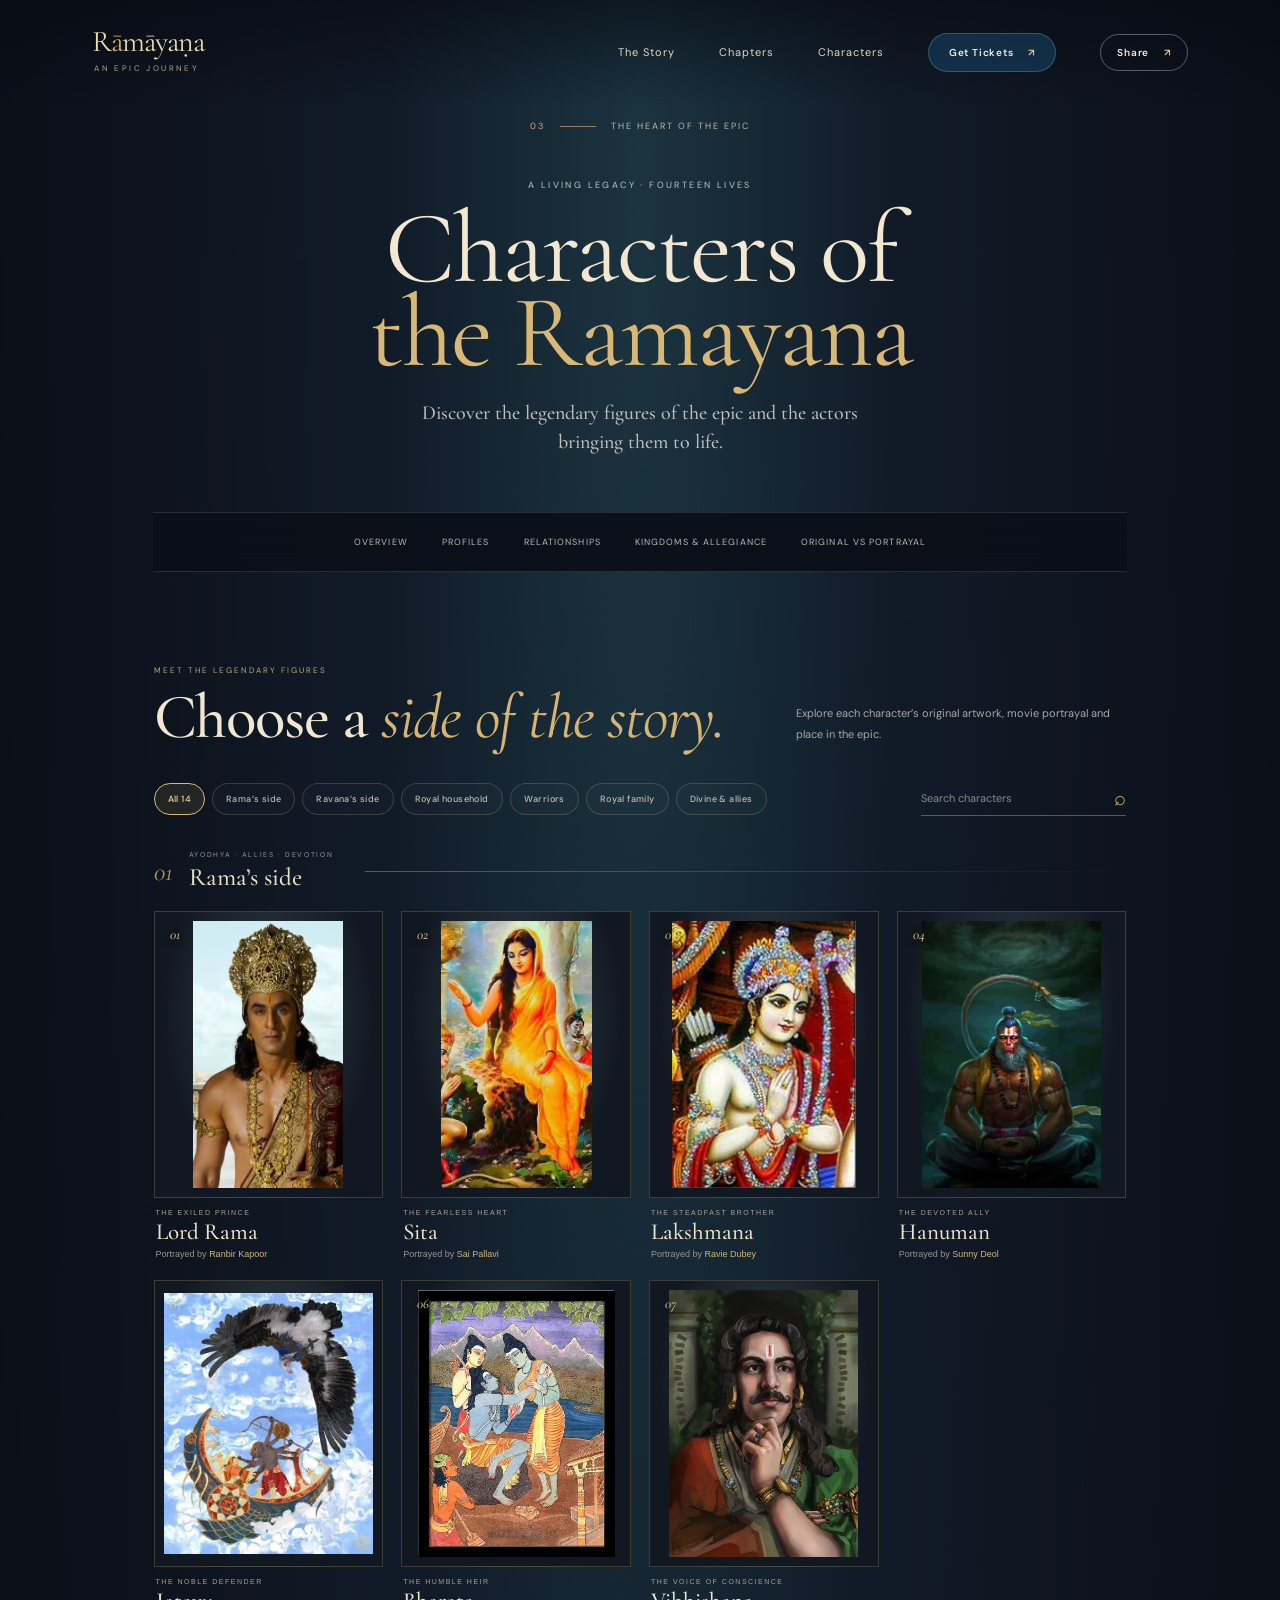
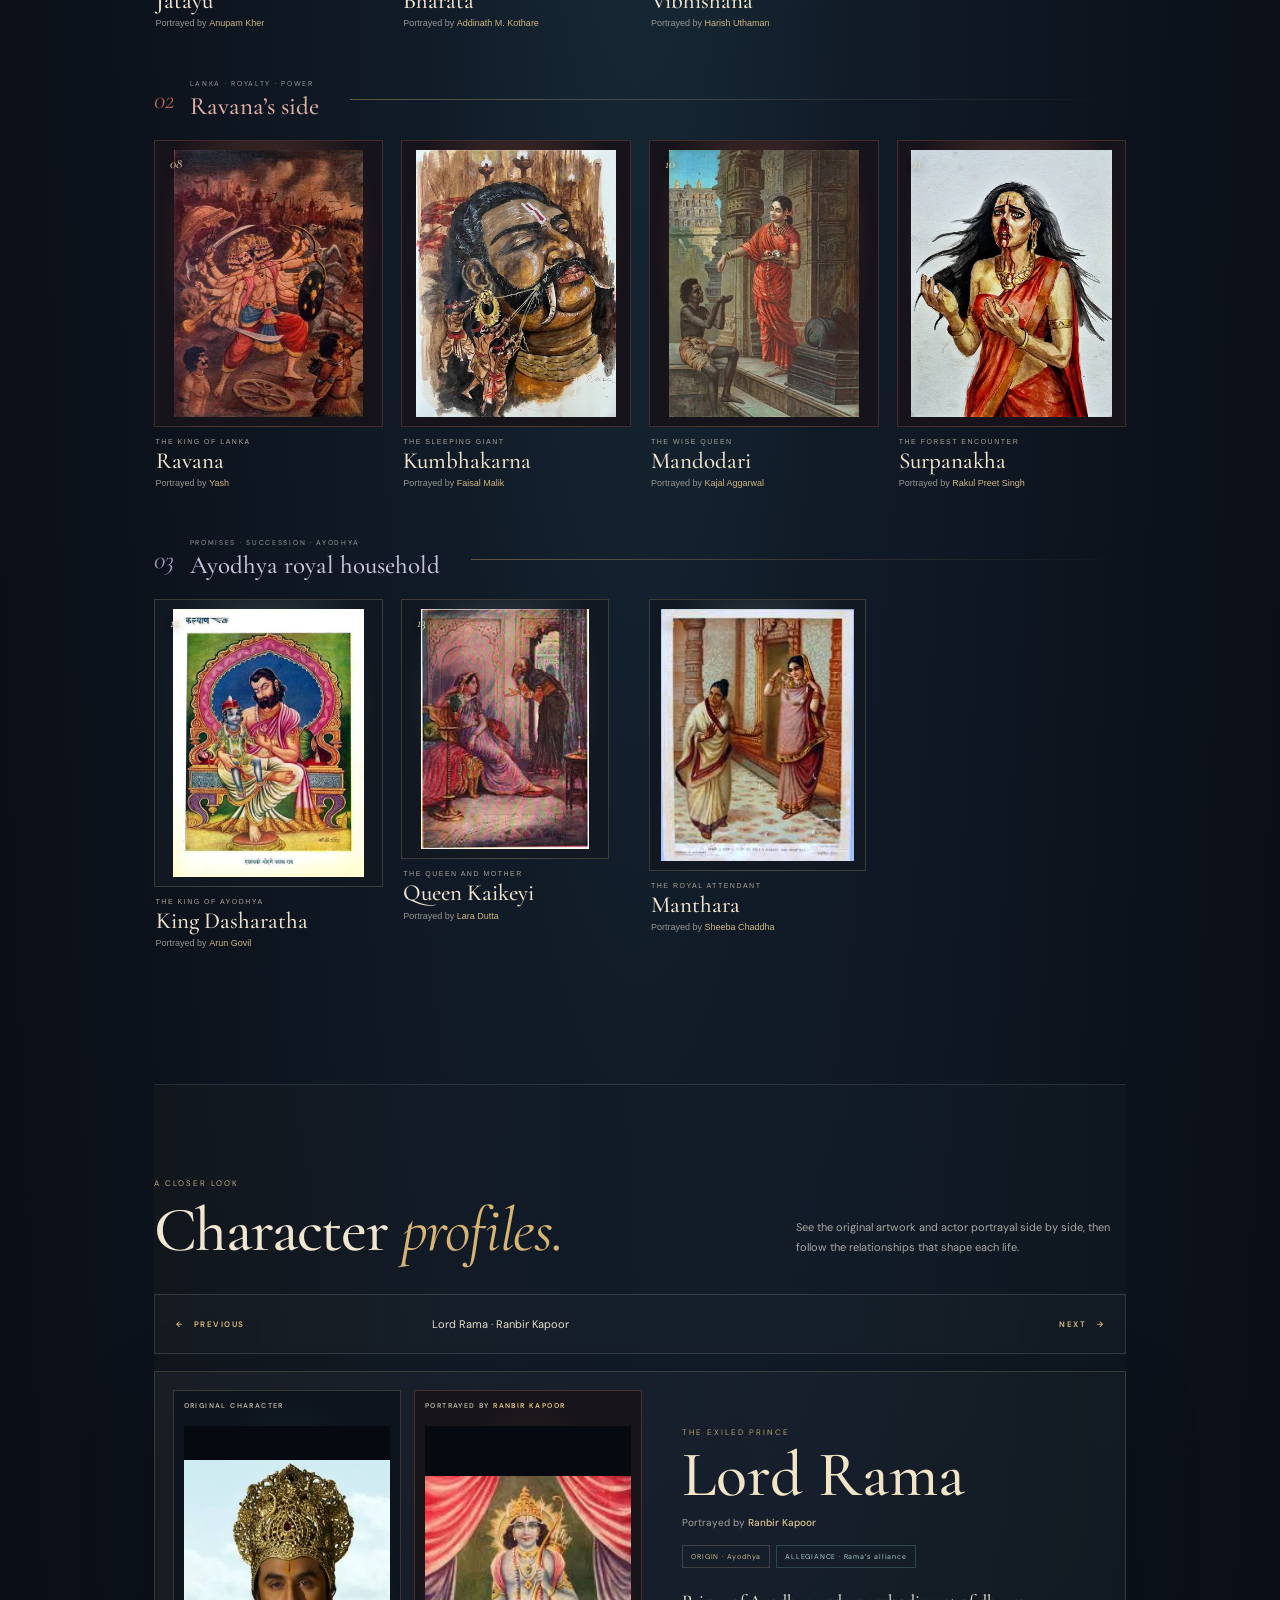
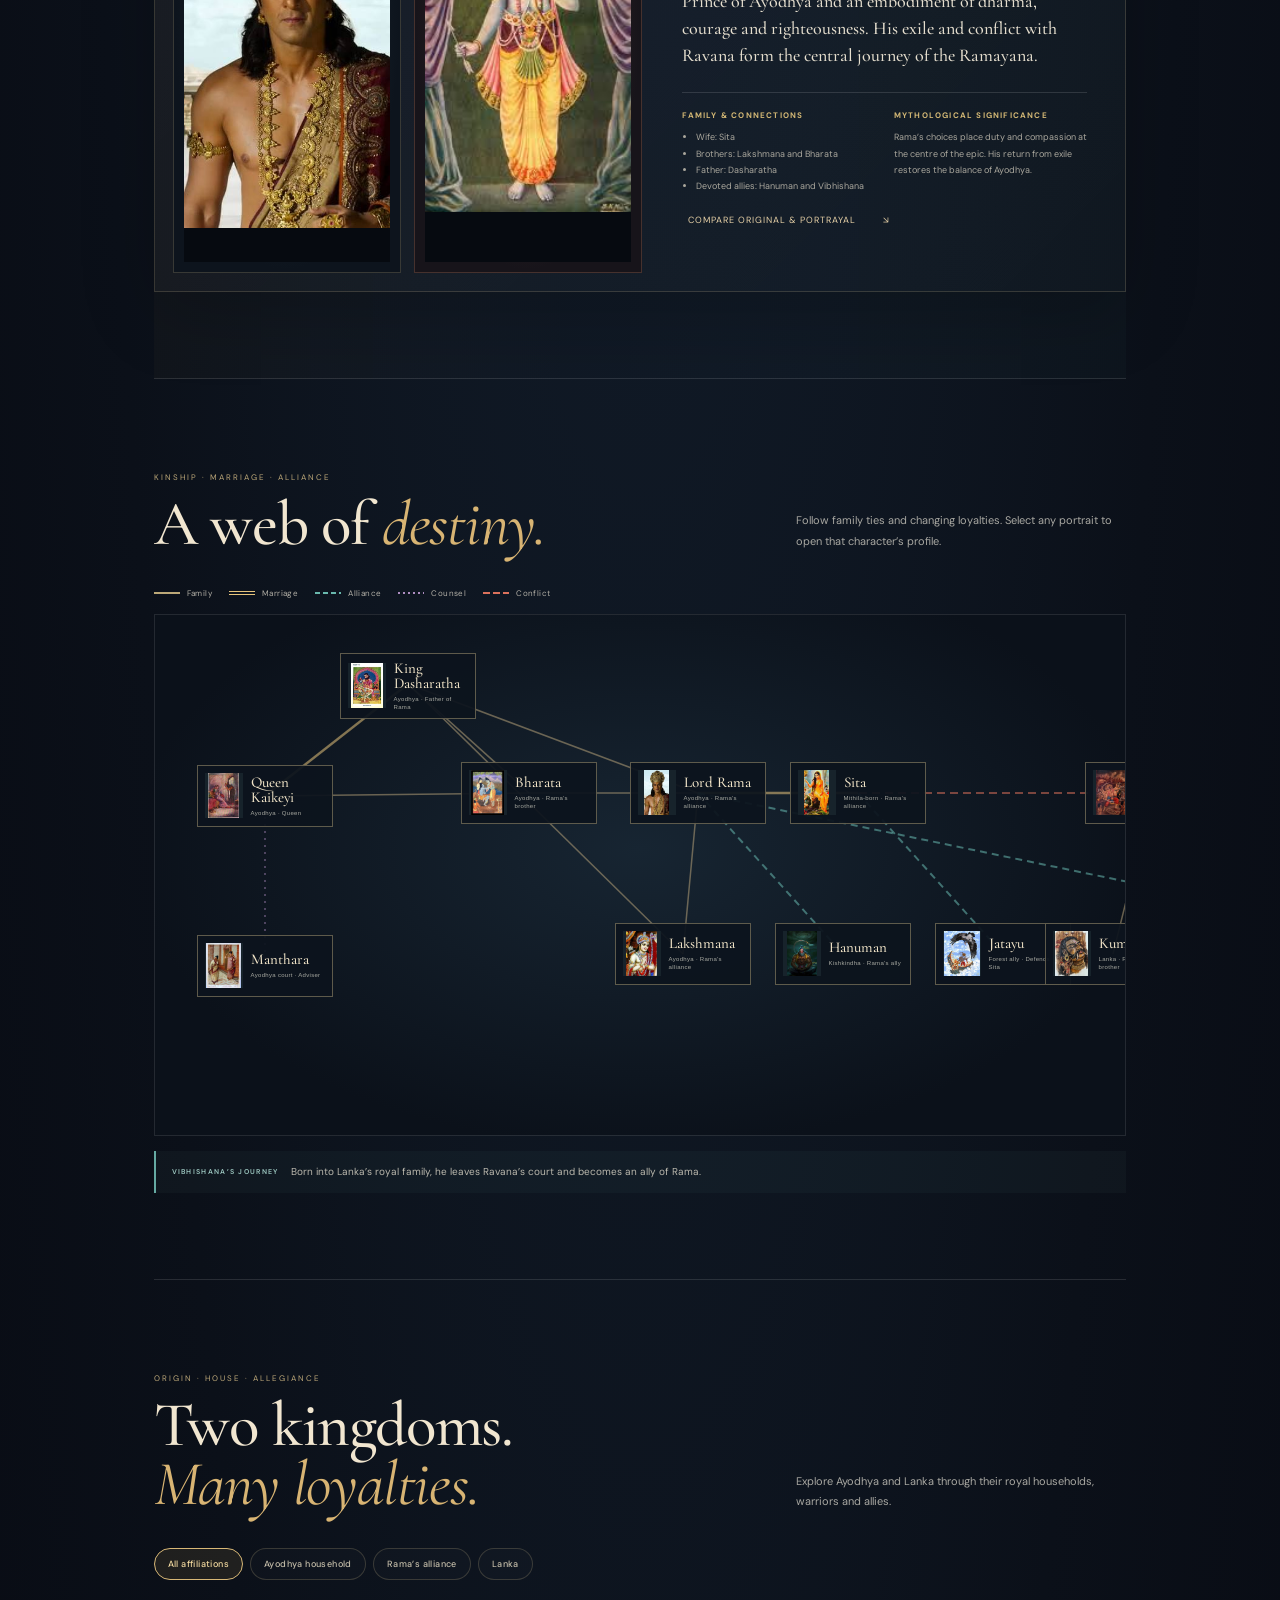
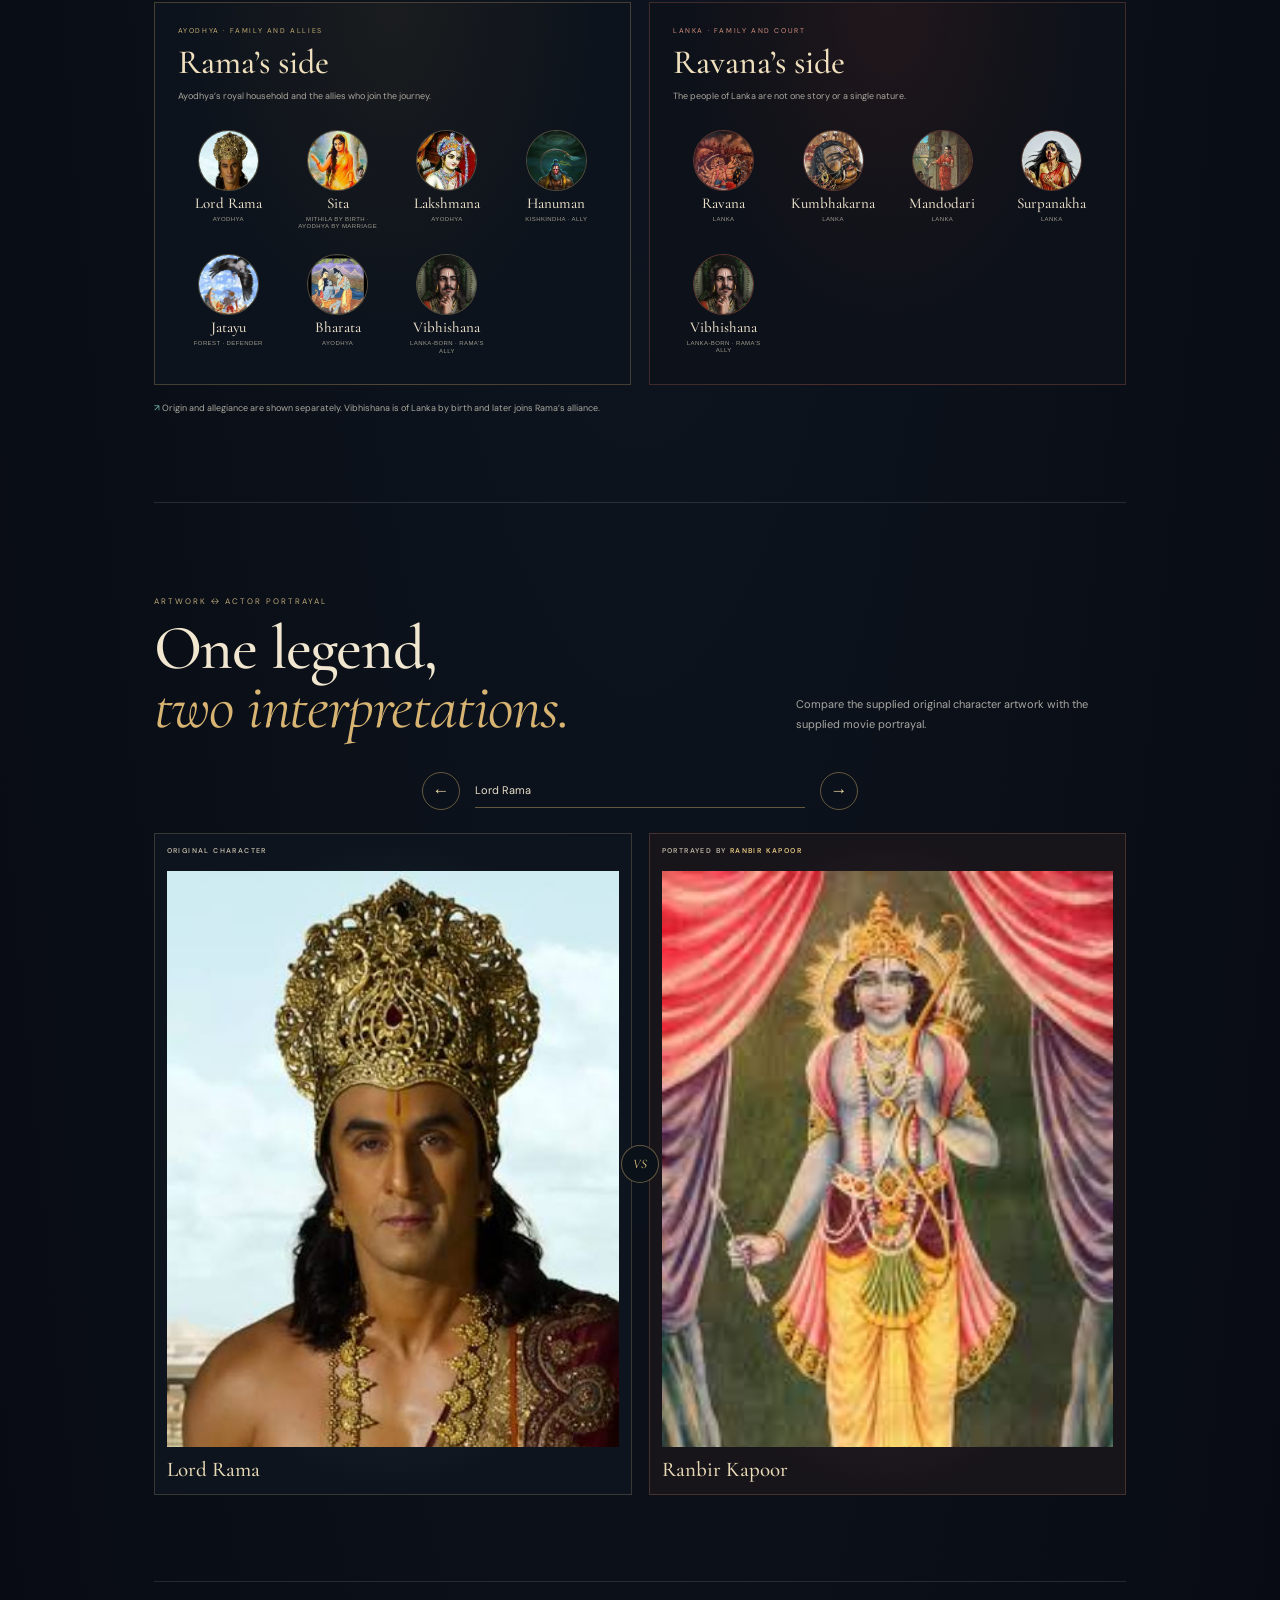
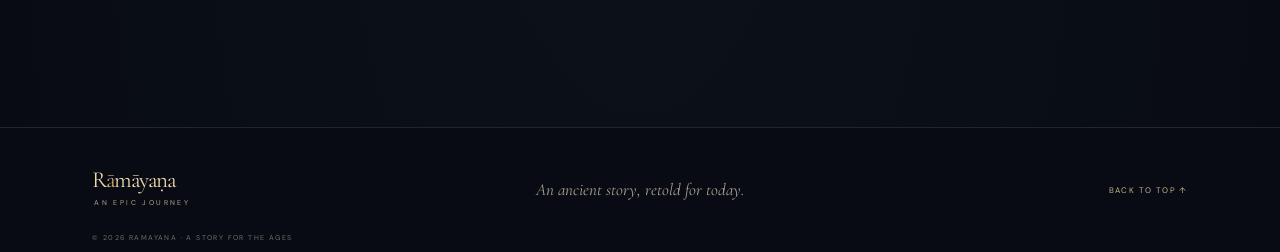
==== characters.html @ b8e466de "Split character experience into its own page" ====
<!doctype html>
<html lang="en">
<head>
  <meta charset="utf-8">
  <meta name="viewport" content="width=device-width, initial-scale=1">
  <meta name="theme-color" content="#080b13">
  <meta name="referrer" content="strict-origin-when-cross-origin">
  <meta name="description" content="An epic retelling of the Ramayana — a journey through courage, devotion and the search for home.">
  <title>Characters — Ramayana</title>
  <link rel="preconnect" href="https://fonts.googleapis.com">
  <link rel="preconnect" href="https://fonts.gstatic.com" crossorigin>
  <link href="https://fonts.googleapis.com/css2?family=Cormorant+Garamond:wght@400;500;600;700&family=DM+Sans:wght@400;500;600;700&display=swap" rel="stylesheet">
  <link rel="stylesheet" href="styles.css">
  <link rel="stylesheet" href="characters.css">
</head>
<body>
  <header class="site-header">
    <a class="wordmark" href="index.html" aria-label="Ramayana home">R<span>ā</span>māyaṇa<small>AN EPIC JOURNEY</small></a>
    <button class="menu-toggle" aria-label="Open navigation" aria-expanded="false"><span></span><span></span></button>
    <nav class="main-nav" aria-label="Main navigation">
      <a href="story.html#story">The Story</a>
      <a href="story.html#chapters">Chapters</a>
      <a href="characters.html">Characters</a>
      <button class="nav-cta" type="button" data-coming-soon="Get Tickets">Get Tickets <span>↗</span></button>
      <button class="share-button" type="button" data-coming-soon="Share">Share <span>↗</span></button>
    </nav>
  </header>
  <main>
    <section class="characters section-pad" id="characters" aria-labelledby="characters-title">
      <div class="character-masthead">
        <div class="section-kicker"><span>03</span><i></i> THE HEART OF THE EPIC</div>
        <p class="eyebrow">A LIVING LEGACY · FOURTEEN LIVES</p>
        <h2 id="characters-title">Characters of<br><em>the Ramayana</em></h2>
        <p class="character-intro">Discover the legendary figures of the epic and the actors bringing them to life.</p>
      </div>

      <nav class="character-subnav" aria-label="Characters section navigation">
        <a href="#character-overview">Overview</a>
        <a href="#character-profiles">Profiles</a>
        <a href="#relationship-explorer">Relationships</a>
        <a href="#kingdom-explorer">Kingdoms &amp; allegiance</a>
        <a href="#character-comparison">Original vs portrayal</a>
      </nav>

      <section class="character-subsection" id="character-overview" aria-labelledby="overview-title">
        <div class="character-section-heading">
          <div><p class="eyebrow">MEET THE LEGENDARY FIGURES</p><h3 id="overview-title">Choose a <em>side of the story.</em></h3></div>
          <p>Explore each character’s original artwork, movie portrayal and place in the epic.</p>
        </div>
        <div class="character-toolbar">
          <div class="character-filters" role="group" aria-label="Filter characters">
            <button type="button" class="is-active" data-character-filter="all" aria-pressed="true">All 14</button>
            <button type="button" data-character-filter="rama" aria-pressed="false">Rama’s side</button>
            <button type="button" data-character-filter="ravana" aria-pressed="false">Ravana’s side</button>
            <button type="button" data-character-filter="royal" aria-pressed="false">Royal household</button>
            <button type="button" data-character-filter="warriors" aria-pressed="false">Warriors</button>
            <button type="button" data-character-filter="royals" aria-pressed="false">Royal family</button>
            <button type="button" data-character-filter="allies" aria-pressed="false">Divine &amp; allies</button>
          </div>
          <label class="character-search"><span class="sr-only">Search characters</span><input id="characterSearch" type="search" placeholder="Search characters" autocomplete="off"><span aria-hidden="true">⌕</span></label>
        </div>
        <div class="character-groups" id="characterGallery">
          <section class="character-category" data-character-category="rama" aria-labelledby="rama-side-title">
            <div class="category-heading category-ayodhya"><span>01</span><div><p class="eyebrow">AYODHYA · ALLIES · DEVOTION</p><h4 id="rama-side-title">Rama’s side</h4></div><i></i></div>
            <div class="character-grid" data-character-grid="rama"></div>
          </section>
          <section class="character-category" data-character-category="ravana" aria-labelledby="ravana-side-title">
            <div class="category-heading category-lanka"><span>02</span><div><p class="eyebrow">LANKA · ROYALTY · POWER</p><h4 id="ravana-side-title">Ravana’s side</h4></div><i></i></div>
            <div class="character-grid" data-character-grid="ravana"></div>
          </section>
          <section class="character-category" data-character-category="royal" aria-labelledby="royal-household-title">
            <div class="category-heading category-household"><span>03</span><div><p class="eyebrow">PROMISES · SUCCESSION · AYODHYA</p><h4 id="royal-household-title">Ayodhya royal household</h4></div><i></i></div>
            <div class="character-grid" data-character-grid="royal"></div>
          </section>
          <p class="character-empty" id="characterEmpty" hidden>No characters match that search.</p>
        </div>
      </section>

      <section class="character-subsection profile-subsection" id="character-profiles" aria-labelledby="profiles-title">
        <div class="character-section-heading">
          <div><p class="eyebrow">A CLOSER LOOK</p><h3 id="profiles-title">Character <em>profiles.</em></h3></div>
          <p>See the original artwork and actor portrayal side by side, then follow the relationships that shape each life.</p>
        </div>
        <div class="profile-navigation">
          <button type="button" class="profile-arrow" id="previousCharacter" aria-label="Previous character">← <span>PREVIOUS</span></button>
          <label><span class="sr-only">Choose a character profile</span><select id="profileSelect"></select></label>
          <button type="button" class="profile-arrow" id="nextCharacter" aria-label="Next character"><span>NEXT</span> →</button>
        </div>
        <article class="character-profile-card" id="profileCard" aria-live="polite">
          <div class="profile-visuals">
            <figure class="profile-image-frame original-frame">
              <figcaption>ORIGINAL CHARACTER</figcaption>
              <button type="button" class="image-zoom" data-zoom-image="profileOriginal"><img id="profileOriginal" alt=""></button>
            </figure>
            <figure class="profile-image-frame portrayal-frame">
              <figcaption>PORTRAYED BY <span id="profileActorLabel"></span></figcaption>
              <button type="button" class="image-zoom" data-zoom-image="profileActor"><img id="profileActor" alt=""></button>
              <p class="portrayal-note" id="profilePortrayalNote" hidden></p>
            </figure>
          </div>
          <div class="profile-copy">
            <p class="eyebrow" id="profileEpithet"></p>
            <h4 id="profileName"></h4>
            <p class="profile-actor-line">Portrayed by <strong id="profileActorName"></strong></p>
            <div class="profile-badges"><span id="profileOrigin"></span><span id="profileAllegiance"></span></div>
            <p class="profile-description" id="profileDescription"></p>
            <div class="profile-facts"><div><h5>Family &amp; connections</h5><ul id="profileRelationships"></ul></div><div><h5>Mythological significance</h5><p id="profileSignificance"></p></div></div>
            <button type="button" class="text-link profile-compare-link" id="compareThisCharacter">Compare original &amp; portrayal <span>↘</span></button>
          </div>
        </article>
      </section>

      <section class="character-subsection relationship-subsection" id="relationship-explorer" aria-labelledby="relationship-title">
        <div class="character-section-heading">
          <div><p class="eyebrow">KINSHIP · MARRIAGE · ALLIANCE</p><h3 id="relationship-title">A web of <em>destiny.</em></h3></div>
          <p>Follow family ties and changing loyalties. Select any portrait to open that character’s profile.</p>
        </div>
        <div class="relationship-legend" aria-label="Relationship line key">
          <span><i class="legend-family"></i> Family</span><span><i class="legend-marriage"></i> Marriage</span><span><i class="legend-alliance"></i> Alliance</span><span><i class="legend-advisory"></i> Counsel</span><span><i class="legend-conflict"></i> Conflict</span>
        </div>
        <div class="relationship-scroll" tabindex="0" aria-label="Scrollable relationship map">
          <div class="relationship-canvas" id="relationshipCanvas"></div>
        </div>
        <p class="relationship-note"><span>VIBHISHANA’S JOURNEY</span> Born into Lanka’s royal family, he leaves Ravana’s court and becomes an ally of Rama.</p>
      </section>

      <section class="character-subsection kingdom-subsection" id="kingdom-explorer" aria-labelledby="kingdom-title">
        <div class="character-section-heading">
          <div><p class="eyebrow">ORIGIN · HOUSE · ALLEGIANCE</p><h3 id="kingdom-title">Two kingdoms.<br><em>Many loyalties.</em></h3></div>
          <p>Explore Ayodhya and Lanka through their royal households, warriors and allies.</p>
        </div>
        <div class="kingdom-tabs" role="group" aria-label="Filter by kingdom or allegiance">
          <button type="button" class="is-active" data-kingdom-filter="all" aria-pressed="true">All affiliations</button>
          <button type="button" data-kingdom-filter="ayodhya" aria-pressed="false">Ayodhya household</button>
          <button type="button" data-kingdom-filter="rama" aria-pressed="false">Rama’s alliance</button>
          <button type="button" data-kingdom-filter="lanka" aria-pressed="false">Lanka</button>
        </div>
        <div class="kingdom-panels" id="kingdomPanels"></div>
        <p class="kingdom-footnote">Origin and allegiance are shown separately. Vibhishana is of Lanka by birth and later joins Rama’s alliance.</p>
      </section>

      <section class="character-subsection comparison-subsection" id="character-comparison" aria-labelledby="comparison-title">
        <div class="character-section-heading">
          <div><p class="eyebrow">ARTWORK ↔ ACTOR PORTRAYAL</p><h3 id="comparison-title">One legend,<br><em>two interpretations.</em></h3></div>
          <p>Compare the supplied original character artwork with the supplied movie portrayal.</p>
        </div>
        <div class="comparison-controls"><button type="button" id="previousComparison" aria-label="Previous comparison">←</button><label><span class="sr-only">Choose a character to compare</span><select id="comparisonSelect"></select></label><button type="button" id="nextComparison" aria-label="Next comparison">→</button></div>
        <div class="comparison-pair" id="comparisonPair">
          <figure class="comparison-image original-frame"><figcaption>ORIGINAL CHARACTER</figcaption><button type="button" class="image-zoom" data-zoom-image="comparisonOriginal"><img id="comparisonOriginal" alt=""></button><p id="comparisonOriginalCaption"></p></figure>
          <div class="comparison-divider" aria-hidden="true">VS</div>
          <figure class="comparison-image portrayal-frame"><figcaption>PORTRAYED BY <span id="comparisonActorLabel"></span></figcaption><button type="button" class="image-zoom" data-zoom-image="comparisonActor"><img id="comparisonActor" alt=""></button><p id="comparisonActorCaption"></p><small class="portrayal-note" id="comparisonPortrayalNote" hidden></small></figure>
        </div>
      </section>
    </section>


  </main>
  <footer class="site-footer"><a class="wordmark" href="index.html">R<span>ā</span>māyaṇa<small>AN EPIC JOURNEY</small></a><p>An ancient story, retold for today.</p><a href="index.html" class="back-top">BACK TO TOP ↑</a><small class="copyright">© 2026 RAMAYANA · A STORY FOR THE AGES</small></footer>
  <div class="status-toast" role="status" aria-live="polite"></div>
  <dialog class="character-image-dialog" id="characterImageDialog" aria-label="Enlarged character artwork">
    <button type="button" class="image-dialog-close" id="closeCharacterImage" aria-label="Close enlarged image">×</button>
    <img id="enlargedCharacterImage" alt="">
    <p id="enlargedCharacterCaption"></p>
  </dialog>
  <script src="script.js"></script>
  <script src="characters.js"></script>
</body>
</html>
---- styles.css ----
:root{--ink:#080b13;--ink-soft:#0d1320;--cream:#f2e8d1;--muted:#a49d91;--gold:#d7ac67;--gold-light:#f2d99f;--teal:#48a9b5;--ember:#b85a3d;--serif:"Cormorant Garamond",Georgia,serif;--sans:"DM Sans",Arial,sans-serif}*{box-sizing:border-box}html{scroll-behavior:smooth}body{margin:0;background:var(--ink);color:var(--cream);font-family:var(--sans);font-size:14px;font-weight:400}a{color:inherit;text-decoration:none}.site-header{position:absolute;z-index:5;top:0;left:0;width:100%;height:104px;padding:0 7.2%;display:flex;align-items:center;justify-content:space-between;border-bottom:1px solid #ffffff15}.wordmark{font-family:var(--serif);font-size:30px;letter-spacing:-1.5px;color:#efdbad;line-height:.75}.wordmark span{color:var(--gold)}.wordmark small{display:block;margin:10px 0 0 2px;font:8px var(--sans);letter-spacing:2.4px;color:#b2a58c}.main-nav{display:flex;align-items:center;gap:44px;font-size:11px;letter-spacing:1px;color:#dfd7c7}.main-nav a:not(.nav-cta){transition:color .2s}.main-nav a:not(.nav-cta):hover{color:var(--gold-light)}.nav-cta{border:1px solid #d4af756b;padding:14px 17px;color:#eddbb9}.nav-cta span{margin-left:18px;color:var(--gold)}.menu-toggle{display:none}.hero{min-height:740px;height:100svh;max-height:1120px;position:relative;overflow:hidden;display:flex;align-items:center;padding:100px 11.5% 60px;background:radial-gradient(ellipse at 74% 48%,#132431 0,#0d1722 24%,#090f1a 54%,#080b13 79%)}.hero:before{content:"";position:absolute;inset:0;opacity:.32;background:repeating-linear-gradient(115deg,transparent 0 86px,#c5965b0a 87px,#c5965b0a 88px,transparent 89px 145px);mask-image:linear-gradient(90deg,transparent 28%,#000 100%)}.hero:after{content:"";position:absolute;right:0;bottom:0;width:75%;height:26%;background:linear-gradient(0deg,#080b13,transparent);z-index:1}.hero-art{position:absolute;right:2%;top:8%;width:59%;height:83%;overflow:hidden}.celestial-halo{position:absolute;width:64%;aspect-ratio:1;left:22%;top:7%;border-radius:50%;background:radial-gradient(circle,#eac78022 0 2%,#54bac72b 8%,#e2a6531e 23%,#6e304b25 40%,transparent 70%);filter:blur(6px)}.sea-glow{position:absolute;left:6%;right:0;bottom:18%;height:30%;background:linear-gradient(100deg,transparent,#2ca4b96b 23%,#d192604d 54%,#b84c355c 82%,transparent);filter:blur(36px);transform:rotate(-8deg)}.hero-art:before{content:"";position:absolute;inset:9% 0 13%;background:conic-gradient(from 225deg at 53% 50%,transparent 0 12%,#3389a412 15%,transparent 27%,#d6965030 36%,transparent 49%,#7dc3c81a 61%,transparent 76%);filter:blur(25px)}.bow{position:absolute;width:34%;height:81%;top:8%;left:34%;z-index:2;filter:drop-shadow(0 0 15px #d4a65b60)}.figure{position:absolute;bottom:20%;z-index:1;width:25%;height:55%;filter:drop-shadow(0 8px 16px #0009)}.figure:before{content:"";position:absolute;left:36%;top:2%;width:27%;aspect-ratio:1;border-radius:50%;background:radial-gradient(circle at 40% 36%,#f4c58b,#583d35 73%);box-shadow:0 0 25px #efb97144}.figure span{position:absolute;left:20%;top:24%;width:63%;height:58%;border-radius:48% 50% 10% 10%;clip-path:polygon(28% 0,70% 0,100% 100%,0 100%);background:linear-gradient(115deg,#264a60,#15394a 43%,#17212d);transform:rotate(7deg)}.figure i{position:absolute;left:44%;top:16%;height:62%;width:5px;background:linear-gradient(#efcf84,#ac6435);transform:rotate(18deg);box-shadow:0 0 9px #e5ba6a}.figure-blue{left:19%;height:58%;width:28%}.figure-red{right:2%;bottom:17%;transform:scaleX(-1) scale(1.1);filter:drop-shadow(0 0 24px #b3473259)}.figure-red span{background:linear-gradient(105deg,#722d2a,#a54732 48%,#391e25)}.figure-red:before{background:radial-gradient(circle at 40% 36%,#dc9562,#4b2929 75%)}.horizon{position:absolute;left:0;right:0;bottom:19%;height:1px;background:linear-gradient(90deg,transparent,#64c2c978 27%,#ffe09d9c 52%,#df71517a 81%,transparent);box-shadow:0 0 30px 10px #75b7c71a}.hero-copy{position:relative;z-index:3;max-width:510px;margin-top:12px}.eyebrow{font:9px var(--sans);letter-spacing:2.4px;color:#cbbb9f}.hero-copy .eyebrow{margin:0 0 24px}.hero-copy .eyebrow span{display:inline-block;width:26px;height:1px;background:var(--gold);vertical-align:middle;margin-right:12px}.hero h1,.story h2,.chapter-heading h2,.characters h2,.closing h2{font-family:var(--serif);font-weight:400;letter-spacing:-1.4px}.hero h1{font-size:clamp(60px,7vw,100px);line-height:.87;margin:0 0 26px;color:#f2e7d1}.hero h1 em,.story h2 em,.chapter-heading h2 em,.characters h2 em,.closing h2 em{font-weight:400;color:#d9b875}.hero-intro{max-width:350px;font-size:13px;line-height:1.8;color:#bcb7ad;margin:0 0 27px}.button{display:inline-flex;align-items:center;gap:31px;padding:16px 19px;font-size:9px;letter-spacing:1.3px;text-transform:uppercase;transition:background .25s,color .25s}.button-gold{background:var(--gold);color:#17110d}.button-gold:hover{background:#f1d69e}.button span{font-size:16px}.hero-meta{position:absolute;z-index:3;bottom:42px;left:7.2%;right:7.2%;display:flex;justify-content:space-between;font-size:8px;letter-spacing:2px;color:#928d81}.scroll-cue{position:absolute;right:7.2%;bottom:41px;z-index:3;font-size:8px;letter-spacing:1.8px;color:#bdb5a7;writing-mode:vertical-rl;display:flex;align-items:center;gap:12px}.scroll-cue span{display:block;width:1px;height:38px;background:linear-gradient(var(--gold),transparent)}.section-pad{padding:130px 12%}.story{background:linear-gradient(180deg,#0d1320,#10151f);position:relative}.story:before{content:"";position:absolute;left:0;top:0;width:100%;height:1px;background:linear-gradient(90deg,transparent,#d2ab6b61,transparent)}.section-kicker{display:flex;align-items:center;gap:15px;color:#c3b89f;font-size:9px;letter-spacing:2px}.section-kicker span{color:var(--gold)}.section-kicker i{display:block;width:36px;height:1px;background:#997f59}.story-grid{display:grid;grid-template-columns:1.1fr .8fr;gap:10%;align-items:end;margin-top:55px}.story h2,.chapter-heading h2,.characters h2{font-size:clamp(47px,6vw,78px);line-height:.94;margin:0}.story-copy{max-width:410px;padding-bottom:4px}.story-copy p{color:#aaa69e;line-height:1.9;font-size:12px}.story-copy .lead{color:#e4dbca;font:500 21px/1.4 var(--serif)}.text-link{display:inline-block;margin-top:16px;padding-bottom:8px;border-bottom:1px solid #d4ad6c;color:#e7d1a7;font-size:9px;letter-spacing:1px;text-transform:uppercase}.text-link span{margin-left:24px}.chapters{background:#080b13}.chapter-heading{display:flex;justify-content:space-between;align-items:end;margin:55px 0 54px}.chapter-heading p{max-width:280px;color:#aaa69e;font-size:12px;line-height:1.8;margin:0 3% 4px 30px}.chapter-list{border-top:1px solid #ffffff23}.chapter-list a{min-height:82px;display:grid;grid-template-columns:.45fr 1.25fr 1fr 25px;align-items:center;border-bottom:1px solid #ffffff23;transition:padding .25s,background .25s}.chapter-list a:hover{padding:0 15px;background:#ffffff05}.chapter-num{font-size:9px;color:#a78b5d;letter-spacing:1px}.chapter-name{font:500 23px var(--serif);color:#e8dfcf}.chapter-desc{font-size:11px;color:#8f8d89}.chapter-arrow{font-size:16px;color:#d2ad70;text-align:right}.characters{background:radial-gradient(ellipse at 50% 100%,#17313b 0,#111822 42%,#0c1019 80%);padding-bottom:145px}.characters h2{margin:51px 0 68px}.character-grid{display:grid;grid-template-columns:repeat(3,1fr);gap:22px}.character-grid article{min-height:240px;border-top:1px solid #d5b36d7a;padding:25px 21px;background:linear-gradient(140deg,#ffffff08,transparent 60%);position:relative}.character-mark{position:absolute;right:20px;top:20px;font:italic 70px/.8 var(--serif);color:#e2be7b29}.character-grid .eyebrow{font-size:8px;letter-spacing:1.8px;color:#c2ab7f}.character-grid h3{font:500 38px var(--serif);color:#eadab8;margin:25px 0 5px}.character-grid article>p:last-child{font-size:11px;line-height:1.7;color:#a6a39c;max-width:200px}.closing{min-height:470px;position:relative;display:flex;flex-direction:column;align-items:center;justify-content:center;text-align:center;overflow:hidden;background:radial-gradient(ellipse at center,#49322255,#0b0e16 64%)}.closing-glow{position:absolute;top:15%;width:380px;height:260px;background:#c37b3a22;filter:blur(90px)}.closing .eyebrow,.closing h2,.closing .button{position:relative}.closing .eyebrow{color:#cbb58c}.closing h2{font:400 clamp(55px,7vw,84px)/.87 var(--serif);letter-spacing:-1px;margin:22px 0 28px}.button-outline{border:1px solid #d3b37791;color:#ead7b1}.button-outline:hover{background:#d7ac67;color:#17110d}.closing-ornament{position:absolute;right:12%;bottom:11%;font:54px var(--serif);color:#d5a75b22}.site-footer{min-height:125px;border-top:1px solid #ffffff1b;padding:27px 7.2%;display:grid;grid-template-columns:1fr 1fr 1fr;align-items:center;position:relative}.site-footer .wordmark{font-size:23px}.site-footer .wordmark small{font-size:7px;margin-top:8px}.site-footer>p{font:italic 17px var(--serif);color:#aaa18f;text-align:center}.back-top{justify-self:end;font-size:8px;letter-spacing:1.4px;color:#c7b58e}.copyright{position:absolute;bottom:10px;left:7.2%;font-size:7px;letter-spacing:1.4px;color:#716e68}
@media(max-width:850px){.site-header{height:83px;padding:0 6%}.main-nav{gap:22px}.nav-cta{padding:11px}.hero{padding-left:8%;padding-right:8%}.hero-art{right:-6%;width:70%;opacity:.8}.hero h1{font-size:clamp(63px,10vw,88px)}.section-pad{padding:100px 8%}.story-grid{gap:7%}.chapter-heading{gap:30px}.chapter-heading p{margin-right:0}.scroll-cue{right:4%}}
@media(max-width:620px){.site-header{height:76px}.wordmark{font-size:27px}.menu-toggle{display:flex;flex-direction:column;gap:6px;background:none;border:0;padding:12px;z-index:7}.menu-toggle span{height:1px;width:24px;background:#e6d2aa}.main-nav{position:absolute;top:0;right:0;width:min(82%,340px);height:100svh;background:#0c111a;display:flex;flex-direction:column;align-items:stretch;justify-content:center;padding:38px;gap:0;transform:translateX(105%);transition:transform .3s;box-shadow:-20px 0 60px #0008}.main-nav.open{transform:translateX(0)}.main-nav a:not(.nav-cta){padding:19px 0;border-bottom:1px solid #ffffff1b;font:22px var(--serif)}.nav-cta{margin-top:27px;text-align:center}.hero{height:90svh;min-height:690px;max-height:850px;align-items:flex-end;padding:0 8% 107px;background:radial-gradient(ellipse at 73% 33%,#18303b,#090e18 60%,#080b13)}.hero-art{top:8%;right:-16%;height:66%;width:105%;opacity:.72}.hero-copy{margin:0}.hero-copy .eyebrow{font-size:8px;letter-spacing:1.7px;margin-bottom:17px}.hero h1{font-size:clamp(58px,16vw,82px);margin-bottom:20px}.hero-intro{font-size:12px;max-width:300px}.hero-meta{left:8%;right:8%;bottom:28px}.scroll-cue{display:none}.section-pad{padding:82px 8%}.story-grid{grid-template-columns:1fr;gap:24px;margin-top:37px}.story h2,.chapter-heading h2,.characters h2{font-size:58px}.story-copy .lead{font-size:20px}.chapter-heading{display:block;margin:38px 0 34px}.chapter-heading p{margin:20px 0 0;max-width:340px}.chapter-list a{min-height:74px;grid-template-columns:35px 1fr 22px;gap:8px}.chapter-name{font-size:20px}.chapter-desc{display:none}.character-grid{grid-template-columns:1fr;gap:12px}.characters h2{margin:40px 0}.character-grid article{min-height:190px}.character-grid h3{margin-top:21px}.closing{min-height:420px}.closing-ornament{right:6%;bottom:7%}.site-footer{grid-template-columns:1fr auto;gap:15px;padding:24px 8% 38px}.site-footer>p{grid-column:1/-1;grid-row:2;text-align:left;margin:0}.back-top{grid-column:2;grid-row:1}.copyright{left:8%;bottom:11px;font-size:6px}}
@media(prefers-reduced-motion:reduce){html{scroll-behavior:auto}*,*:before,*:after{transition:none!important}}
.hero-video{position:absolute;z-index:0;top:50%;left:50%;width:max(100vw,177.78vh);height:max(56.25vw,100vh);transform:translate(-50%,-50%);border:0;pointer-events:none;opacity:.57;filter:saturate(.82) contrast(1.05)}.hero:before{z-index:1}.hero-art{z-index:2;pointer-events:none;opacity:.72}.hero:after{z-index:3}.hero-copy,.hero-meta,.scroll-cue{z-index:4}.video-fallback{display:inline-block;margin:14px 0 0 13px;color:#e7d1a7;font-size:9px;letter-spacing:1px;text-transform:uppercase;border-bottom:1px solid #d4ad6c;padding-bottom:6px}
.hero-video{top:50%;left:auto;right:7%;width:min(46vw,800px);height:max(min(25.875vw,450px),200px);max-height:none;transform:translateY(-50%);pointer-events:auto;opacity:1;filter:none;z-index:2}.hero-art{display:none}.hero:after{display:none}.hero-copy{max-width:min(35vw,460px)}
@media(max-width:620px){.hero-video{top:12%;left:8%;right:auto;width:84%;height:max(47.25vw,200px);transform:none}.hero-copy{max-width:100%}}
.hero-title-card .hero-credit{margin:0 0 18px;color:#a6c2cc;font:600 9px/1.6 var(--sans);letter-spacing:3px}.hero-title-card .hero-credit span{display:block;color:#d7bd86;font-size:10px;letter-spacing:4px;margin-top:2px}.hero-title-card h1{font:500 clamp(50px,6.8vw,92px)/.88 var(--serif);letter-spacing:-2px;color:#efdbad;margin:0 0 21px;text-shadow:0 2px 24px #0009}.hero-title-card .hero-release{margin:0 0 13px;color:#d97758;font:700 12px/1.3 var(--sans);letter-spacing:3px}.hero-title-card .hero-format{margin:0 0 27px;color:#a7b8b7;font:600 9px/1.4 var(--sans);letter-spacing:2.3px}.hero-title-card .button{margin-top:0}
@media(max-width:620px){.hero-title-card .hero-credit{font-size:8px;letter-spacing:2.2px;margin-bottom:12px}.hero-title-card .hero-credit span{font-size:9px;letter-spacing:3px}.hero-title-card h1{font-size:clamp(58px,14vw,78px);margin-bottom:15px}.hero-title-card .hero-release{font-size:11px;letter-spacing:2.5px;margin-bottom:9px}.hero-title-card .hero-format{font-size:8px;margin-bottom:17px}}
.site-header{background:linear-gradient(180deg,#070b13a8,transparent);border-bottom-color:#ffffff12}.nav-cta,.share-button{font:600 10px var(--sans);letter-spacing:.8px;color:#f6efe2;background:#163956b8;border:1px solid #84a7b454;border-radius:999px;padding:12px 20px;cursor:pointer}.nav-cta span,.share-button span{margin-left:12px;color:#e6c98c}.share-button{background:transparent;border-color:#ffffff50;padding:11px 16px}
.hero{height:100svh;min-height:700px;max-height:none;padding:0;display:block;isolation:isolate;background:#080b13}.hero-video{position:absolute;inset:0;left:0;top:0;right:0;width:100%;height:100%;max-height:none;transform:none;object-fit:cover;object-position:center 42%;z-index:-2;pointer-events:none;opacity:1;filter:none}.hero-shade{position:absolute;inset:0;z-index:-1;background:linear-gradient(180deg,#08101d35 0%,#08101d10 30%,#07101c8f 63%,#080b13d9 100%),linear-gradient(90deg,#070b13a8 0%,#07101c38 28%,transparent 75%)}.hero:before{z-index:0;opacity:.14;pointer-events:none}.hero:after{display:block;z-index:0;bottom:0;left:0;width:100%;height:1px;background:linear-gradient(90deg,transparent,#d7ac67a8,transparent)}.hero-copy.hero-title-card{position:absolute;top:53%;left:50%;transform:translate(-50%,-50%);width:min(88%,900px);max-width:900px;margin:0;text-align:center;z-index:2}.hero-title-card .hero-credit{margin:0 0 20px;color:#c2d5d7;font:600 10px/1.5 var(--sans);letter-spacing:3.8px;text-shadow:0 2px 12px #000}.hero-title-card .hero-credit span{display:inline;color:#f0d390;font-size:inherit;letter-spacing:inherit;margin-left:5px}.hero-title-card h1{margin:0 0 17px;color:#f1dfb7;font:500 clamp(68px,10vw,140px)/.88 var(--serif);letter-spacing:.025em;text-transform:uppercase;text-shadow:0 3px 26px #000b,0 0 55px #d9ac5d31}.hero-title-card .hero-release{margin:0 0 13px;color:#ef725d;font:700 clamp(11px,1.2vw,15px)/1.4 var(--sans);letter-spacing:3.5px;text-shadow:0 2px 10px #000}.hero-title-card .hero-format{margin:0 0 25px;color:#d0d5ce;font:600 9px/1.4 var(--sans);letter-spacing:2.5px;text-shadow:0 2px 10px #000}.hero-actions{display:flex;justify-content:center;gap:14px}.hero-button{min-width:155px;justify-content:center;gap:17px;padding:13px 23px;border:1px solid #e6b963;border-radius:999px;background:#090f18a8;color:#f3ead8;font:600 10px var(--sans);letter-spacing:.5px;text-transform:none;cursor:pointer;backdrop-filter:blur(6px)}.hero-button:hover{background:#d7ac67;color:#16110b;border-color:#f1d99e}.hero-button span{font-size:14px;color:#e6c98c}.hero-bottomline{position:absolute;z-index:2;left:6%;bottom:28px;display:flex;gap:20px;color:#dfd4bd;font:600 8px var(--sans);letter-spacing:1.8px}.video-source{position:absolute;z-index:4;left:6%;bottom:63px}.video-source-trigger{display:inline-flex;align-items:center;gap:11px;border:1px solid #f4e5c450;border-radius:999px;background:#080d15b5;color:#e6d7ba;padding:9px 13px;font:600 8px var(--sans);letter-spacing:1.5px;cursor:pointer;backdrop-filter:blur(8px)}.video-source-trigger span{font-size:13px;color:#e6c98c}.video-source-card{position:absolute;left:0;bottom:calc(100% + 12px);display:grid;grid-template-columns:142px 1fr;gap:14px;width:340px;padding:10px;border:1px solid #e6c98c68;background:#0a1019f2;box-shadow:0 16px 50px #0009;opacity:0;visibility:hidden;transform:translateY(8px);transition:opacity .2s,transform .2s,visibility .2s}.video-source-card img{display:block;width:142px;height:80px;object-fit:cover}.video-source-copy{display:flex;flex-direction:column;align-items:flex-start;justify-content:center;gap:4px}.video-source-copy small{font:600 7px var(--sans);letter-spacing:1.7px;color:#9cbfc5}.video-source-copy strong{font:500 20px/.95 var(--serif);color:#f0dfb7}.video-source-copy em{font:normal 7px var(--sans);letter-spacing:.8px;color:#a49d91}.video-source-copy b{margin-top:4px;font:600 8px var(--sans);letter-spacing:.5px;color:#e5ad66}.hero:hover .video-source-card,.video-source:focus-within .video-source-card,.video-source.is-open .video-source-card{opacity:1;visibility:visible;transform:translateY(0)}.video-source-trigger:focus-visible,.video-source-card:focus-visible,.hero-button:focus-visible,.nav-cta:focus-visible,.share-button:focus-visible{outline:2px solid #f2d99f;outline-offset:3px}.hero-socials{position:absolute;z-index:2;right:6%;bottom:27px;display:flex;align-items:center;gap:17px}.hero-socials button{width:26px;height:28px;padding:0;border:0;background:transparent;color:#f3eee3;font:600 20px/1 var(--sans);cursor:pointer;text-shadow:0 2px 8px #000}.hero-socials button:hover{color:#e6bd76}.status-toast{position:fixed;z-index:10;left:50%;bottom:24px;transform:translate(-50%,12px);padding:12px 17px;border:1px solid #e6c98c66;background:#101722;color:#f1e4c5;font-size:10px;letter-spacing:.6px;opacity:0;visibility:hidden;transition:.2s}.status-toast.visible{opacity:1;visibility:visible;transform:translate(-50%,0)}
@media(max-width:850px){.hero-copy.hero-title-card{width:90%}.hero-title-card h1{font-size:clamp(62px,11vw,110px)}.main-nav{gap:13px}.nav-cta,.share-button{padding:10px 13px}.hero-socials{gap:12px}}
@media(max-width:620px){.site-header{height:76px}.main-nav{align-items:stretch}.main-nav .nav-cta,.main-nav .share-button{margin-top:20px;text-align:center}.hero{min-height:700px;height:100svh}.hero-video{object-position:48% center}.hero-copy.hero-title-card{top:52%;width:92%}.hero-title-card .hero-credit{font-size:8px;letter-spacing:2.4px;margin-bottom:14px}.hero-title-card .hero-credit span{letter-spacing:2.4px}.hero-title-card h1{font-size:clamp(58px,15vw,88px);margin-bottom:17px}.hero-title-card .hero-release{font-size:11px;letter-spacing:2.8px}.hero-title-card .hero-format{font-size:8px;letter-spacing:1.8px;margin-bottom:20px}.hero-actions{gap:9px}.hero-button{min-width:0;padding:12px 16px;font-size:9px}.hero-bottomline{display:none}.video-source{left:6%;bottom:23px}.video-source-card{grid-template-columns:120px 1fr;width:min(318px,calc(100vw - 32px));padding:8px;gap:11px}.video-source-card img{width:120px;height:68px}.video-source-copy strong{font-size:18px}.hero-socials{right:6%;bottom:24px;gap:9px}.hero-socials button{width:20px;font-size:16px}}
@media(hover:none){.hero:hover .video-source-card{opacity:0;visibility:hidden;transform:translateY(8px)}.video-source.is-open .video-source-card{opacity:1;visibility:visible;transform:translateY(0)}}
.hero-copy.hero-title-card{top:57%}@media(max-width:620px){.hero-copy.hero-title-card{top:56%}}
.hero:after{display:none}
.site-header{border-bottom:0}
---- characters.css ----
.sr-only{position:absolute;width:1px;height:1px;padding:0;margin:-1px;overflow:hidden;clip:rect(0,0,0,0);white-space:nowrap;border:0}
.characters[hidden],.character-card[hidden],.character-category[hidden],[hidden]{display:none!important}
.characters{position:relative;overflow:clip;padding-top:120px;background:radial-gradient(ellipse at 50% 3%,#1b3440 0,#111b28 28%,#0b1019 68%,#080b13 100%)}
.character-masthead{max-width:1100px;margin:0 auto 55px;text-align:center}.character-masthead .section-kicker{justify-content:center}.character-masthead>.eyebrow{margin:47px 0 16px;color:#b8c8c4}.character-masthead h2{font-size:clamp(56px,8vw,108px)!important;line-height:.82!important;letter-spacing:-2px!important;margin:0!important;color:#f2e7d1}.character-masthead h2 em{font-style:normal;color:#d9b875}.character-intro{max-width:480px;margin:24px auto 0;color:#c1c0b7;font:500 20px/1.45 var(--serif)}
.character-subnav{position:sticky;top:0;z-index:4;display:flex;justify-content:center;gap:4px;margin:0 -1px;padding:12px 0;border-top:1px solid #ffffff20;border-bottom:1px solid #ffffff20;background:#0a1018ee;backdrop-filter:blur(14px);overflow-x:auto;scrollbar-width:thin}.character-subnav a{flex:0 0 auto;padding:11px 15px;color:#bdb9ae;font-size:9px;letter-spacing:1.1px;text-transform:uppercase;transition:color .2s,background .2s}.character-subnav a:hover,.character-subnav a:focus-visible{color:#f0d494;background:#ffffff09;outline:none}
.character-subsection{padding:93px 0 86px;border-bottom:1px solid #ffffff1e;scroll-margin-top:72px}.character-section-heading{display:flex;align-items:end;justify-content:space-between;gap:30px;margin:0 0 34px}.character-section-heading .eyebrow{margin:0 0 13px;color:#bca778;font-size:8px;letter-spacing:2px}.character-section-heading h3{margin:0;color:#f1e6d0;font:500 clamp(39px,5vw,63px)/.94 var(--serif);letter-spacing:-1.2px}.character-section-heading h3 em{color:#d8b473;font-weight:400}.character-section-heading>p{max-width:330px;margin:0 0 3px;color:#a9a8a2;font-size:11px;line-height:1.85}
.character-toolbar{display:flex;justify-content:space-between;align-items:center;gap:20px;margin:0 0 34px}.character-filters{display:flex;flex-wrap:wrap;gap:7px}.character-filters button,.kingdom-tabs button{border:1px solid #d5c08d36;border-radius:999px;padding:9px 13px;background:#ffffff04;color:#c4bda9;font:500 9px var(--sans);letter-spacing:.4px;cursor:pointer;transition:all .2s}.character-filters button:hover,.character-filters button.is-active,.kingdom-tabs button:hover,.kingdom-tabs button.is-active{border-color:#d7b776;background:#d1a75a1b;color:#f2d99f}.character-search{display:flex;align-items:center;gap:6px;width:205px;flex:0 0 205px;border-bottom:1px solid #ad9b6b80}.character-search input,.profile-navigation select,.comparison-controls select{width:100%;border:0;outline:none;background:transparent;color:#e7dec9;font:11px var(--sans);padding:10px 0}.character-search input::placeholder{color:#888a87}.character-search span{font-size:20px;color:#d6b879}
.character-category{margin:0 0 48px}.category-heading{display:flex;align-items:center;gap:16px;margin-bottom:19px}.category-heading>span{color:#ad9665;font:italic 26px var(--serif)}.category-heading .eyebrow{margin:0 0 3px;color:#929b96;font-size:7px;letter-spacing:1.7px}.category-heading h4{margin:0;color:#e9ddc5;font:500 25px var(--serif)}.category-heading>i{height:1px;flex:1;margin-left:15px;background:linear-gradient(90deg,#d0ad676b,transparent)}.category-lanka h4{color:#dfb0a2}.category-lanka>span{color:#b35e4f}.category-household h4{color:#c8c2dc}.category-household>span{color:#a694bd}
.character-grid{display:grid;grid-template-columns:repeat(4,minmax(0,1fr));gap:18px}.character-card{display:flex;flex-direction:column;gap:11px;width:100%;padding:0;border:0;background:transparent;text-align:left;color:inherit;cursor:pointer;min-width:0}.character-card-image{display:block;position:relative;aspect-ratio:4/5;overflow:hidden;border:1px solid #e0c88d35;background:radial-gradient(ellipse at 50% 36%,#344149,#111821 66%);padding:9px;transition:border-color .25s,box-shadow .25s,transform .25s}.character-card-lanka .character-card-image{background:radial-gradient(ellipse at 50% 36%,#59362f,#17131a 68%);border-color:#d28b6e38}.character-card-image img{display:block;width:100%;height:100%;object-fit:contain;transition:transform .45s}.character-card:hover .character-card-image,.character-card:focus-visible .character-card-image{border-color:#e2c077;box-shadow:0 0 24px #d7ac6729;transform:translateY(-3px)}.character-card-lanka:hover .character-card-image{border-color:#d8876c;box-shadow:0 0 24px #b8503b30}.character-card:hover img{transform:scale(1.035)}.character-card:focus-visible{outline:2px solid #f2d99f;outline-offset:4px}.character-card-index{position:absolute;top:14px;left:15px;color:#f0d89e;font:italic 14px var(--serif);text-shadow:0 1px 8px #000}.character-card-action{position:absolute;bottom:10px;right:11px;padding:7px 9px;background:#080d15c9;color:#ebd39e;font:600 7px var(--sans);letter-spacing:1.3px;opacity:0;transform:translateY(4px);transition:opacity .2s,transform .2s}.character-card:hover .character-card-action,.character-card:focus-visible .character-card-action{opacity:1;transform:translateY(0)}.character-card-copy{display:flex;flex-direction:column;gap:4px;padding:0 2px}.character-card-epithet{color:#a8a08f;font-size:7px;letter-spacing:1.5px;text-transform:uppercase}.character-card-copy strong{color:#f0e4cc;font:500 23px/1.05 var(--serif)}.character-card-actor{color:#96958f;font-size:9px;line-height:1.5}.character-card-actor b{color:#d0b67e;font-weight:500}.character-empty{padding:30px 0;color:#aaa;font:italic 18px var(--serif)}
.profile-subsection{background:linear-gradient(90deg,#d7ac6707,transparent 45%,#53a9b407)}.profile-navigation{display:flex;align-items:center;justify-content:space-between;gap:18px;margin:0 0 17px;padding:12px 15px;border:1px solid #ffffff21;background:#ffffff04}.profile-navigation label{width:min(440px,55%)}.profile-navigation select,.comparison-controls select{appearance:none;cursor:pointer}.profile-navigation option,.comparison-controls option{background:#111821;color:#f2e8d1}.profile-arrow{border:0;background:transparent;color:#d9bd7b;font:600 8px var(--sans);letter-spacing:1.5px;cursor:pointer}.profile-arrow span{padding:0 7px}.character-profile-card{display:grid;grid-template-columns:minmax(0,1.05fr) minmax(300px,.95fr);gap:40px;padding:18px;border:1px solid #d7c18e2e;background:linear-gradient(135deg,#ffffff08,#ffffff02);box-shadow:0 20px 70px #0003}.profile-visuals{display:grid;grid-template-columns:1fr 1fr;gap:13px;min-width:0}.profile-image-frame,.comparison-image{position:relative;min-width:0;margin:0;padding:10px;border:1px solid #d7c18e36;background:radial-gradient(ellipse at center,#26343b,#0d141d 70%)}.portrayal-frame{background:radial-gradient(ellipse at center,#49342d,#17141a 70%);border-color:#c57e6145}.profile-image-frame figcaption,.comparison-image figcaption{position:relative;z-index:1;min-height:25px;color:#b9b2a2;font:600 7px var(--sans);letter-spacing:1.4px}.profile-image-frame figcaption span,.comparison-image figcaption span{color:#e4c87f}.image-zoom{display:grid;place-items:center;position:relative;width:100%;height:clamp(260px,34vw,445px);padding:0;border:0;background:#060a10;cursor:zoom-in;overflow:hidden}.image-zoom img{display:block;width:100%;height:100%;object-fit:contain;transition:transform .35s}.image-zoom:hover img{transform:scale(1.025)}.image-zoom:after{content:"VIEW FULL IMAGE +";position:absolute;right:9px;bottom:9px;padding:7px;background:#060a10c9;color:#f0d49a;font:600 7px var(--sans);letter-spacing:1px;opacity:0;transition:opacity .2s}.image-zoom:hover:after,.image-zoom:focus-visible:after{opacity:1}.image-zoom:focus-visible{outline:2px solid #f2d99f;outline-offset:-2px}.image-missing{position:relative;background:#111820!important}.image-missing:after{content:"SUPPLIED IMAGE UNAVAILABLE";position:absolute;inset:0;display:grid;place-items:center;padding:14px;color:#b8aa88;font:600 8px/1.6 var(--sans);letter-spacing:1px;text-align:center}.image-missing img{opacity:0}
.profile-copy{align-self:center;padding:18px 20px 20px 0}.profile-copy>.eyebrow{margin:0 0 10px;color:#b9a06a;font-size:8px;letter-spacing:2px}.profile-copy h4{margin:0;color:#f2e4c7;font:500 clamp(43px,5vw,66px)/.88 var(--serif)}.profile-actor-line{margin:13px 0 16px;color:#a6a49b;font-size:10px}.profile-actor-line strong{color:#e1c98f;font-weight:500}.profile-badges{display:flex;flex-wrap:wrap;gap:6px;margin:0 0 20px}.profile-badges span{padding:6px 8px;border:1px solid #d7c18e39;color:#c7b98f;font-size:7px;letter-spacing:.8px}.profile-badges span+span{border-color:#5da5a64f;color:#a9ccca}.profile-description{color:#e5dece;font:500 18px/1.5 var(--serif)}.profile-facts{display:grid;grid-template-columns:1fr 1fr;gap:18px;margin-top:23px;padding-top:17px;border-top:1px solid #ffffff20}.profile-facts h5{margin:0 0 9px;color:#d4b875;font-size:8px;letter-spacing:1.2px;text-transform:uppercase}.profile-facts ul{margin:0;padding-left:14px;color:#aaa79d;font-size:9px;line-height:1.8}.profile-facts p{margin:0;color:#aaa79d;font-size:9px;line-height:1.8}.profile-compare-link{margin-top:19px;background:transparent;border:0;cursor:pointer;font-family:var(--sans)}
.relationship-subsection{overflow:hidden}.relationship-legend{display:flex;flex-wrap:wrap;gap:17px;margin:0 0 16px;color:#b3b0a7;font-size:8px;letter-spacing:.4px}.relationship-legend span{display:flex;align-items:center;gap:7px}.relationship-legend i{display:inline-block;width:26px;height:2px;background:#bca878}.relationship-legend .legend-marriage{height:4px;border-top:1px solid #e6c47c;border-bottom:1px solid #e6c47c;background:none}.relationship-legend .legend-alliance{background:repeating-linear-gradient(90deg,#69b8ad 0 5px,transparent 5px 8px)}.relationship-legend .legend-advisory{background:repeating-linear-gradient(90deg,#ad8dc0 0 2px,transparent 2px 5px)}.relationship-legend .legend-conflict{background:repeating-linear-gradient(90deg,#db715c 0 7px,transparent 7px 10px)}.relationship-scroll{overflow:auto;border:1px solid #ffffff1a;background:radial-gradient(ellipse at 50% 45%,#172532,#0b111a 74%);scrollbar-color:#866d46 #111821;scrollbar-width:thin}.relationship-canvas{position:relative;width:1240px;height:520px;margin:auto}.relationship-lines{position:absolute;inset:0;width:100%;height:100%;overflow:visible}.relationship-edge{stroke:#b4a078;stroke-width:1.5;opacity:.55}.edge-marriage{stroke:#e4c27a;stroke-width:2.3}.edge-alliance{stroke:#68b9b0;stroke-dasharray:7 5;stroke-width:2}.edge-advisory{stroke:#aa88bd;stroke-dasharray:2 5}.edge-conflict{stroke:#d46d58;stroke-dasharray:8 5;stroke-width:2}.relationship-node{position:absolute;display:flex;align-items:center;gap:8px;width:136px;min-height:62px;padding:7px;border:1px solid #d3bf8d69;background:#0c141deF;color:#f1e4c8;text-align:left;cursor:pointer;transition:border-color .2s,transform .2s,box-shadow .2s}.relationship-node img{flex:0 0 38px;width:38px;height:45px;object-fit:contain;background:#17232b}.relationship-node span{display:flex;min-width:0;flex-direction:column;gap:4px}.relationship-node strong{font:500 15px/1 var(--serif)}.relationship-node small{color:#a9aaa2;font-size:6px;line-height:1.35;letter-spacing:.3px}.relationship-node:hover,.relationship-node:focus-visible{z-index:2;border-color:#f0d088;box-shadow:0 0 20px #d3a8553b;transform:translateY(-2px);outline:none}.relationship-node-vibhishana{border-color:#68b9b0}.relationship-note{display:flex;align-items:center;gap:12px;margin:15px 0 0;padding:13px 16px;border-left:2px solid #65aaa3;background:#70aca60b;color:#bbb8ad;font-size:10px;line-height:1.6}.relationship-note span{flex:0 0 auto;color:#9dc8c1;font:600 7px var(--sans);letter-spacing:1.3px}
.kingdom-tabs{display:flex;flex-wrap:wrap;gap:7px;margin:0 0 22px}.kingdom-panels{display:grid;grid-template-columns:repeat(2,minmax(0,1fr));gap:18px}.kingdom-identity{min-width:0;padding:23px;border:1px solid #d8b66c44;background:radial-gradient(ellipse at 50% 0,#b98d4014,transparent 60%),#0d131c}.kingdom-lanka{border-color:#bf6a554a;background:radial-gradient(ellipse at 50% 0,#a43e2b21,transparent 60%),#0d1119}.kingdom-alliance{border-color:#65b4ad4c;background:radial-gradient(ellipse at 50% 0,#31898220,transparent 60%),#0d131c}.kingdom-identity header .eyebrow{margin:0 0 7px;color:#c7ae72;font-size:7px;letter-spacing:1.6px}.kingdom-lanka header .eyebrow{color:#d38f7d}.kingdom-identity h4{margin:0;color:#efdfbd;font:500 34px var(--serif)}.kingdom-identity header>p:last-child{max-width:390px;margin:6px 0 20px;color:#a9a69c;font-size:9px;line-height:1.7}.kingdom-character-grid{display:grid;grid-template-columns:repeat(4,minmax(0,1fr));gap:13px 8px}.kingdom-character{display:flex;min-width:0;flex-direction:column;align-items:center;gap:5px;padding:5px;border:0;background:transparent;text-align:center;cursor:pointer}.kingdom-portrait{display:grid;place-items:center;width:61px;height:61px;overflow:hidden;border:1px solid #ddbd774f;border-radius:50%;background:#111923}.kingdom-lanka .kingdom-portrait{border-color:#d17f694f;background:#221616}.kingdom-character img{width:100%;height:100%;object-fit:contain}.kingdom-character strong{color:#e8ddc8;font:500 15px/1 var(--serif)}.kingdom-character small{min-height:15px;color:#9e9a8d;font-size:6px;line-height:1.3;letter-spacing:.4px}.kingdom-character:hover .kingdom-portrait,.kingdom-character:focus-visible .kingdom-portrait{border-color:#f0d28e;box-shadow:0 0 14px #deb86142}.kingdom-character:focus-visible{outline:1px solid #f0d28e;outline-offset:2px}.kingdom-footnote{margin:16px 0 0;color:#aaa99f;font-size:9px;line-height:1.7}.kingdom-footnote:before{content:"↗ ";color:#7bc0b5}
.comparison-controls{display:flex;justify-content:center;align-items:center;gap:15px;margin:0 0 23px}.comparison-controls button{width:38px;height:38px;border:1px solid #d4b16d70;border-radius:50%;background:transparent;color:#ecd7a7;font-size:17px;cursor:pointer}.comparison-controls label{width:min(330px,60%);border-bottom:1px solid #d4b16d70}.comparison-controls button:hover{background:#d4b16d1b}.comparison-pair{position:relative;display:grid;grid-template-columns:1fr 1fr;gap:17px}.comparison-image{padding:12px}.comparison-image .image-zoom{height:clamp(300px,45vw,600px)}.comparison-image>p{margin:10px 0 0;color:#e8d9b6;font:500 21px var(--serif)}.comparison-divider{position:absolute;z-index:1;top:50%;left:50%;display:grid;place-items:center;width:38px;height:38px;border:1px solid #d9b87570;border-radius:50%;background:#0b1119;color:#e5c77f;font:italic 13px var(--serif);transform:translate(-50%,-50%)}
.character-image-dialog{position:fixed;max-width:min(92vw,1100px);max-height:92vh;padding:22px;border:1px solid #d7b9768a;background:#0a1018;color:#f2e8d1;box-shadow:0 20px 100px #000c}.character-image-dialog::backdrop{background:#05070bbf;backdrop-filter:blur(5px)}.character-image-dialog>img{display:block;max-width:min(86vw,1000px);max-height:78vh;object-fit:contain}.character-image-dialog>p{margin:12px 0 0;color:#c5b58d;font:italic 16px var(--serif);text-align:center}.image-dialog-close{position:absolute;z-index:1;top:7px;right:7px;width:35px;height:35px;border:1px solid #ffffff55;border-radius:50%;background:#080b13;color:#f2e8d1;font-size:23px;cursor:pointer}
.portrayal-note{display:block;margin:9px 0 0;color:#d6b779;font-size:8px;line-height:1.55;letter-spacing:.3px}.portrayal-note[hidden]{display:none}
@media(max-width:980px){.character-grid{grid-template-columns:repeat(3,minmax(0,1fr))}.character-section-heading{align-items:start}.character-profile-card{grid-template-columns:1fr;gap:20px}.profile-copy{padding:10px 12px 20px}.profile-visuals .image-zoom{height:clamp(310px,50vw,520px)}.kingdom-character-grid{grid-template-columns:repeat(4,minmax(0,1fr))}}
@media(max-width:680px){.characters{padding:90px 6% 100px}.character-masthead{margin-bottom:35px}.character-masthead>.eyebrow{margin-top:35px}.character-masthead h2{font-size:clamp(52px,13vw,78px)!important}.character-intro{font-size:18px}.character-subnav{justify-content:flex-start;margin:0 -6vw;padding:8px 5vw}.character-subnav a{padding:10px 12px;font-size:8px}.character-subsection{padding:67px 0 61px;scroll-margin-top:54px}.character-section-heading{display:block;margin-bottom:25px}.character-section-heading h3{font-size:43px}.character-section-heading>p{margin-top:15px}.character-toolbar{display:block}.character-filters{flex-wrap:nowrap;overflow:auto;padding-bottom:9px;scrollbar-width:thin}.character-filters button{flex:0 0 auto}.character-search{width:100%;margin-top:11px}.character-grid{grid-template-columns:repeat(2,minmax(0,1fr));gap:20px 12px}.character-card-copy strong{font-size:20px}.character-card-actor{font-size:8px}.category-heading{gap:10px}.category-heading h4{font-size:23px}.category-heading>i{margin-left:3px}.profile-navigation{gap:6px;padding:10px 7px}.profile-arrow span{display:none}.profile-navigation label{width:min(68%,330px)}.profile-visuals{grid-template-columns:1fr;gap:10px}.profile-visuals .image-zoom{height:clamp(320px,105vw,560px)}.profile-copy{padding:10px 6px 18px}.profile-copy h4{font-size:52px}.profile-description{font-size:17px}.profile-facts{grid-template-columns:1fr;gap:16px}.relationship-legend{gap:11px}.relationship-legend span{font-size:7px}.relationship-canvas{margin:0}.relationship-note{display:block}.relationship-note span{display:block;margin-bottom:5px}.kingdom-panels{grid-template-columns:1fr}.kingdom-identity{padding:17px}.kingdom-character-grid{grid-template-columns:repeat(4,minmax(0,1fr));gap:11px 5px}.kingdom-portrait{width:54px;height:54px}.kingdom-character strong{font-size:13px}.comparison-pair{grid-template-columns:1fr;gap:15px}.comparison-image .image-zoom{height:clamp(330px,105vw,560px)}.comparison-divider{top:50%;left:50%}.character-image-dialog{padding:13px}}
@media(prefers-reduced-motion:reduce){.character-card,.character-card-image,.character-card img,.character-card-action,.image-zoom img,.relationship-node,.character-subnav a{transition:none!important;scroll-behavior:auto}}
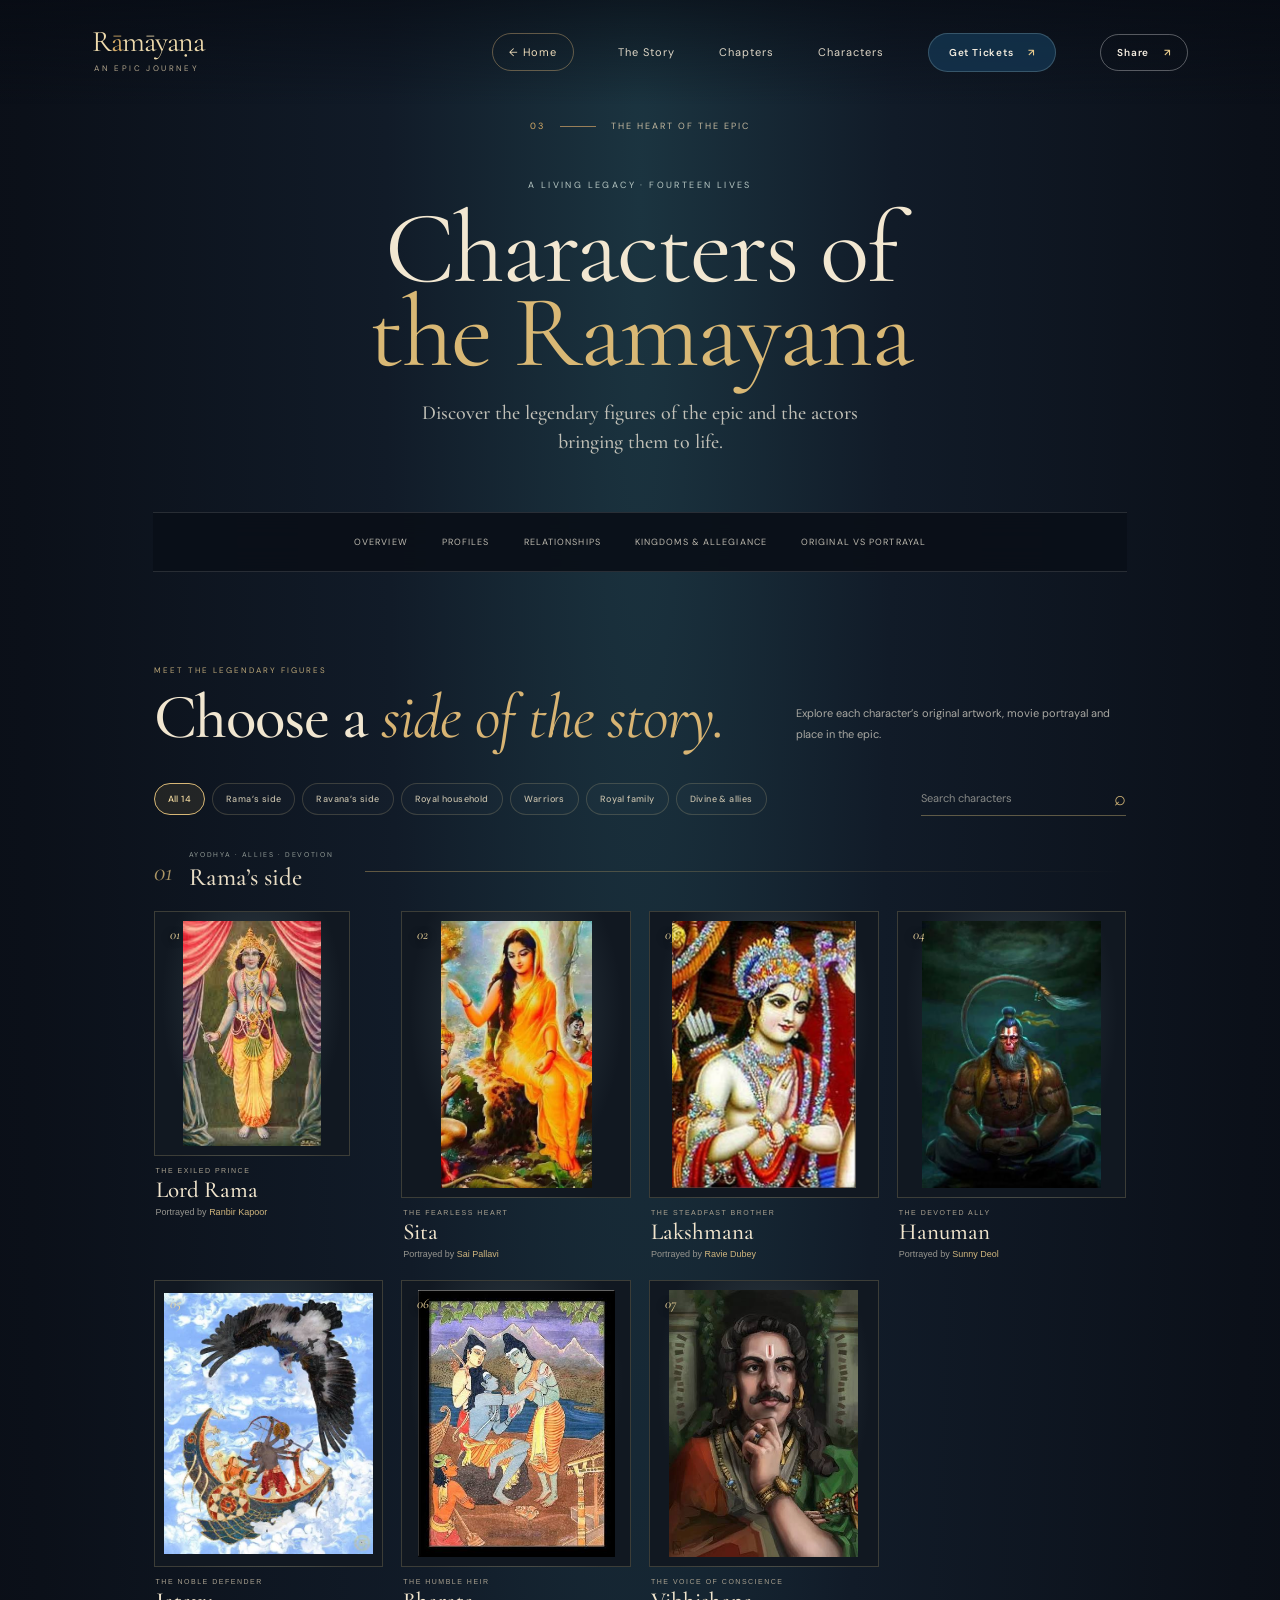
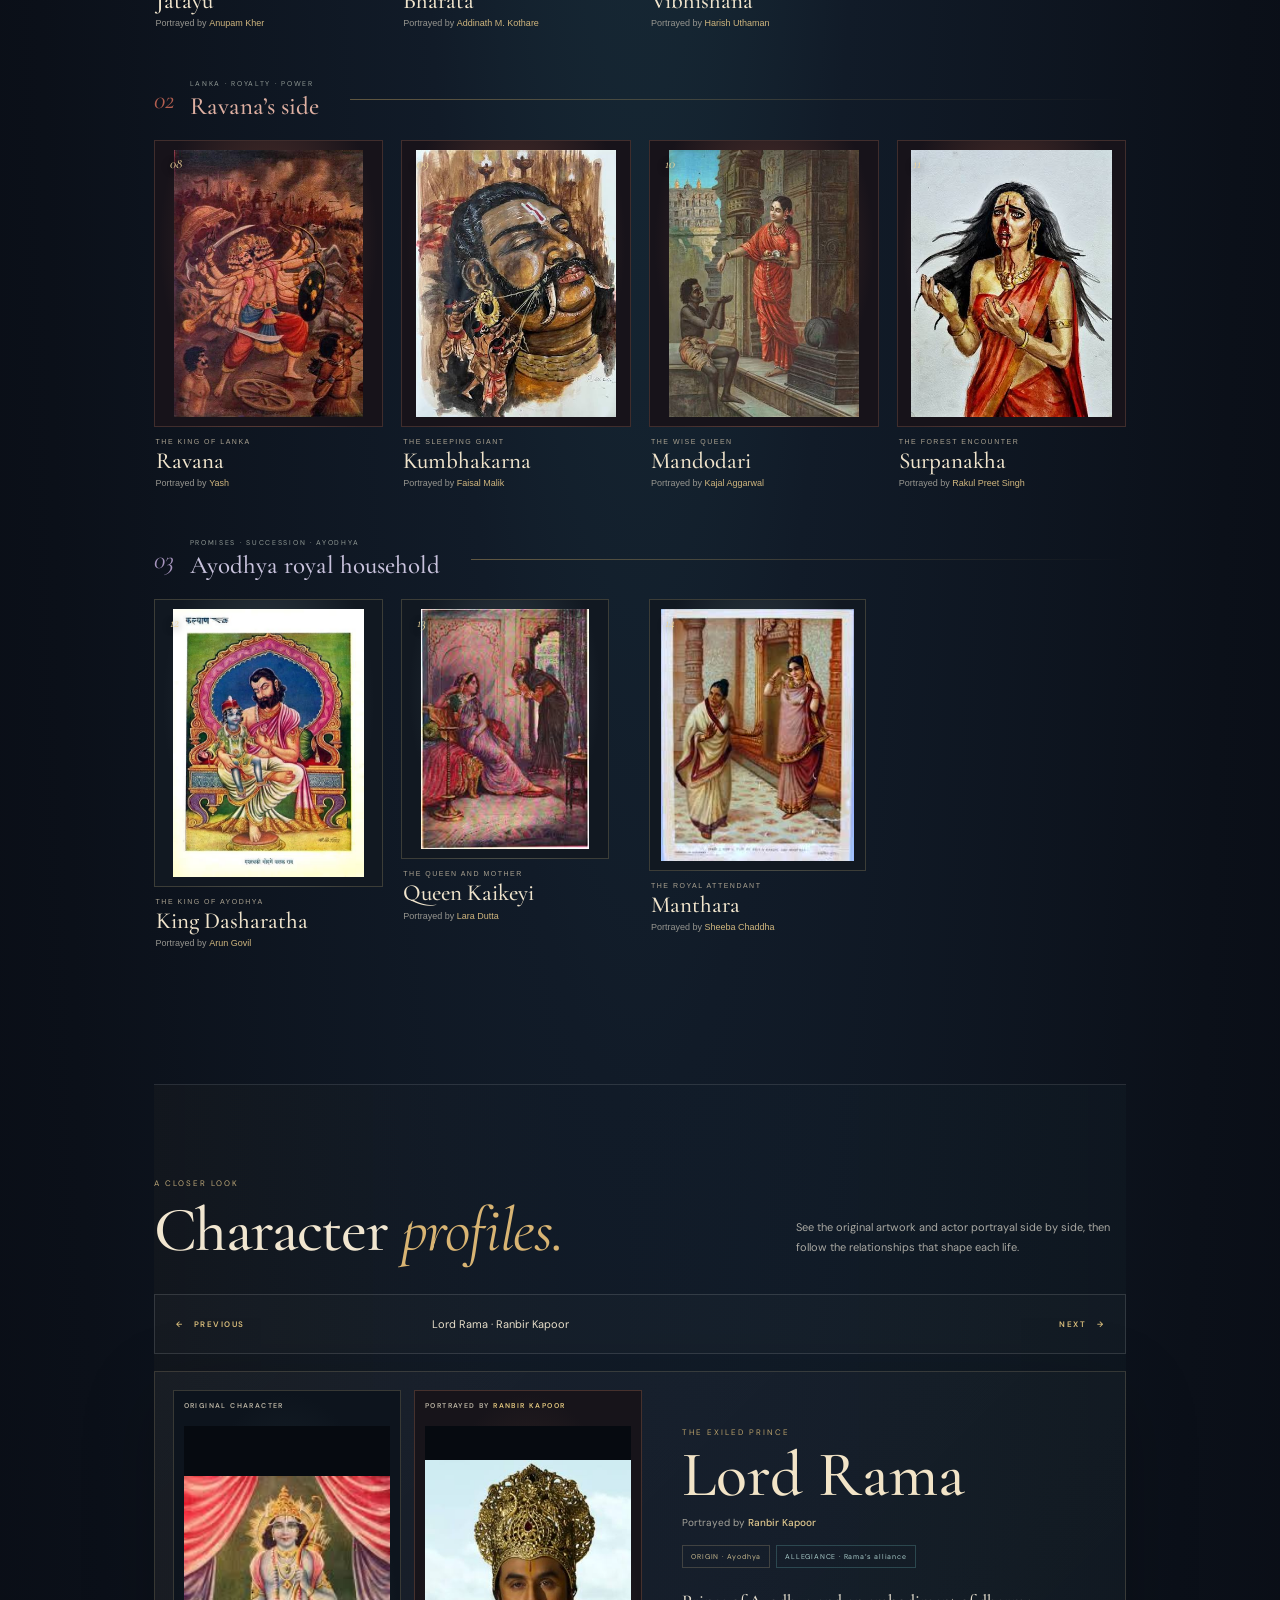
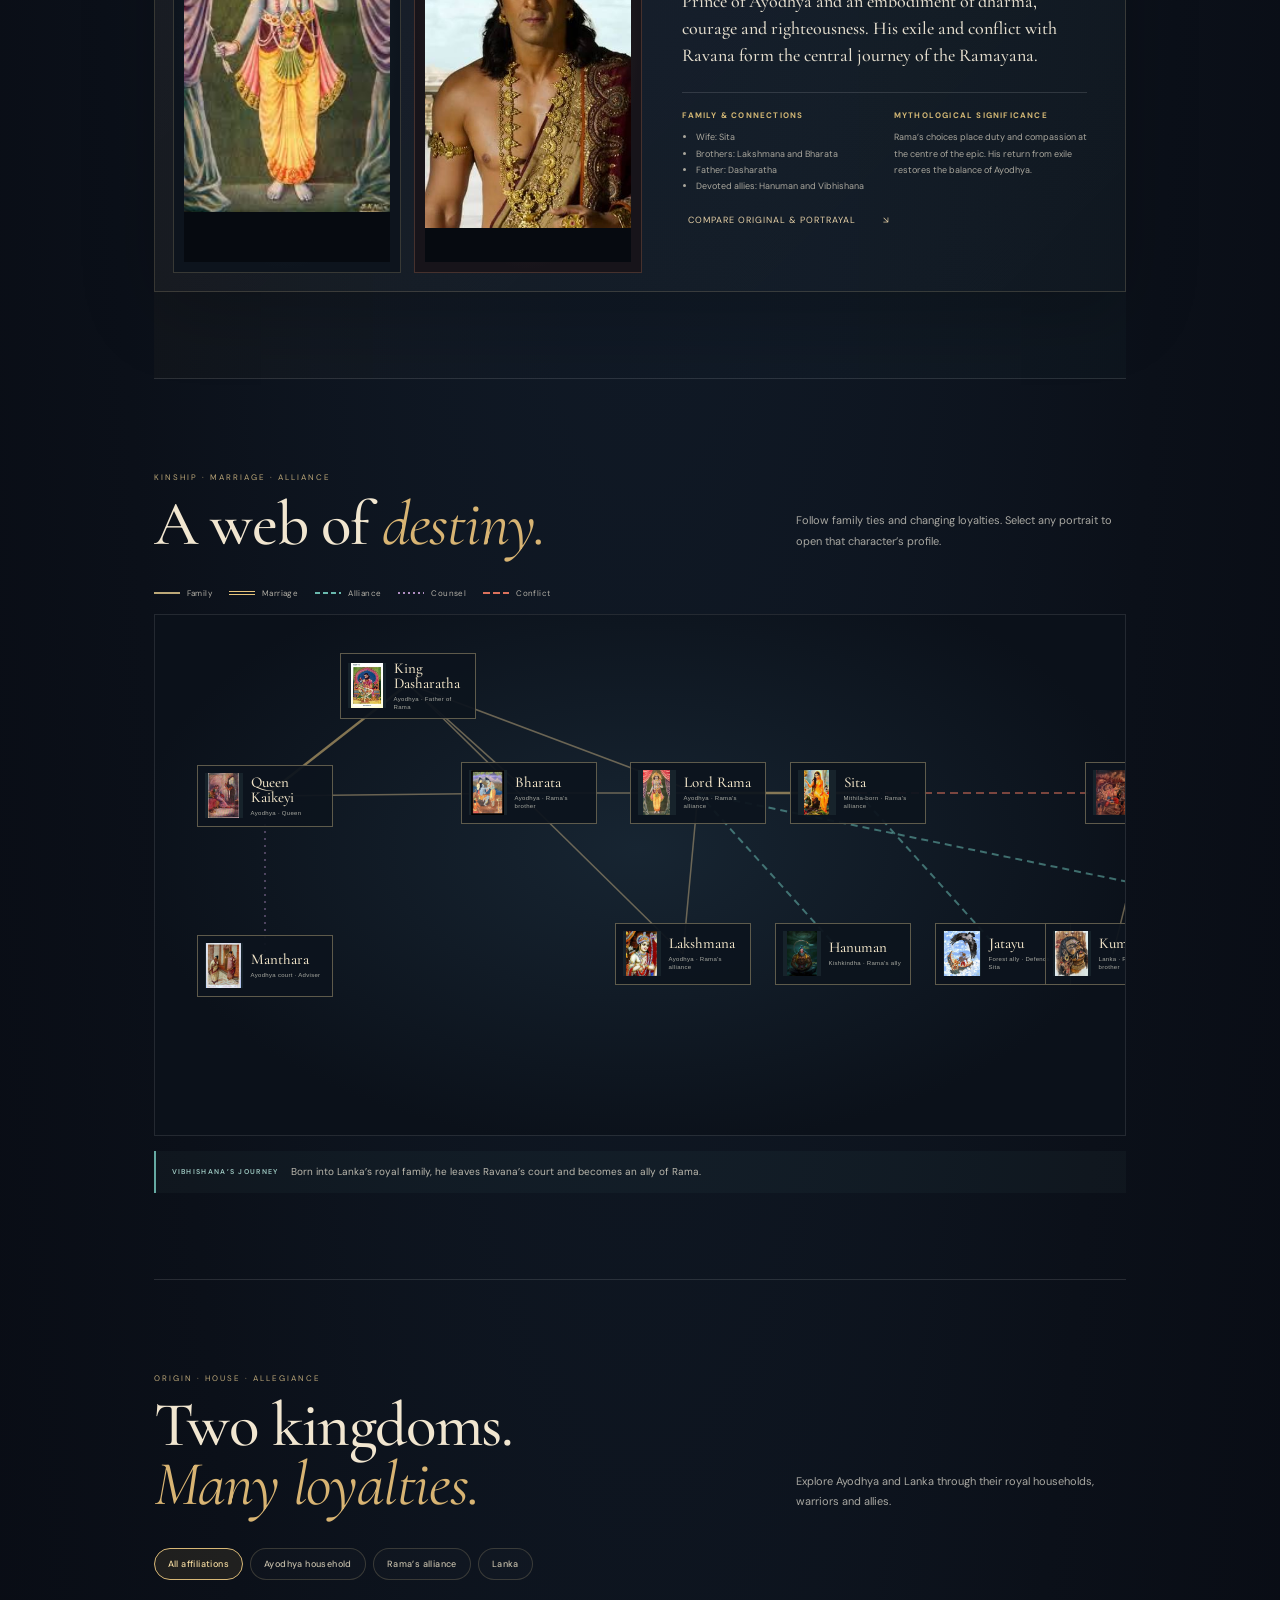
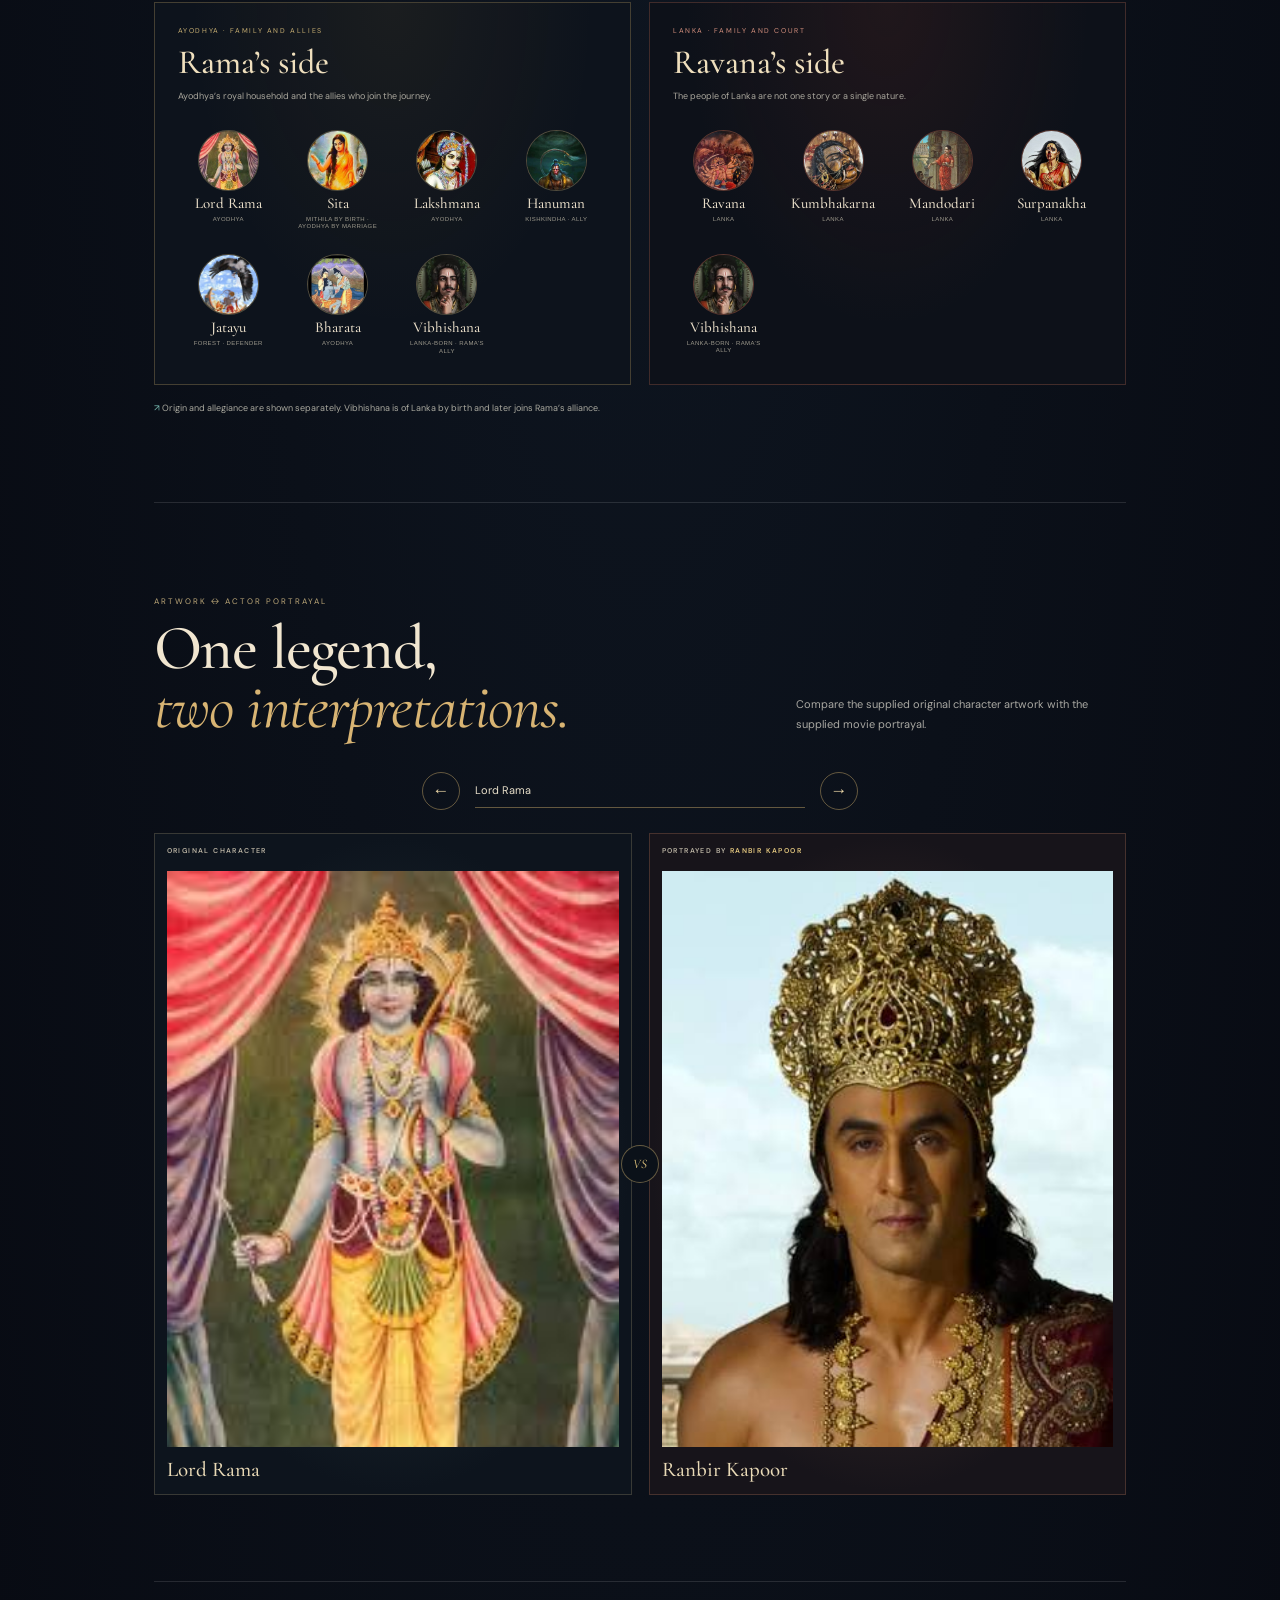
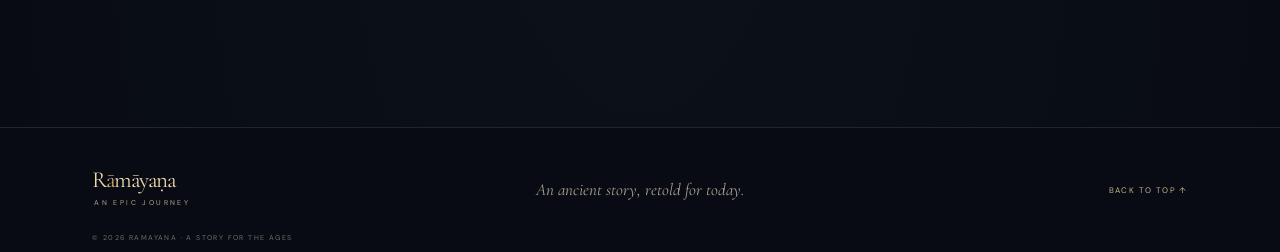
==== commit 6ece1985: "Add home link to characters page" ====
--- a/characters.html
+++ b/characters.html
@@ -18,6 +18,7 @@
     <a class="wordmark" href="index.html" aria-label="Ramayana home">R<span>ā</span>māyaṇa<small>AN EPIC JOURNEY</small></a>
     <button class="menu-toggle" aria-label="Open navigation" aria-expanded="false"><span></span><span></span></button>
     <nav class="main-nav" aria-label="Main navigation">
+      <a class="home-nav-button" href="index.html">← Home</a>
       <a href="story.html#story">The Story</a>
       <a href="story.html#chapters">Chapters</a>
       <a href="characters.html">Characters</a>
--- a/characters.css
+++ b/characters.css
@@ -17,3 +17,5 @@
 @media(max-width:980px){.character-grid{grid-template-columns:repeat(3,minmax(0,1fr))}.character-section-heading{align-items:start}.character-profile-card{grid-template-columns:1fr;gap:20px}.profile-copy{padding:10px 12px 20px}.profile-visuals .image-zoom{height:clamp(310px,50vw,520px)}.kingdom-character-grid{grid-template-columns:repeat(4,minmax(0,1fr))}}
 @media(max-width:680px){.characters{padding:90px 6% 100px}.character-masthead{margin-bottom:35px}.character-masthead>.eyebrow{margin-top:35px}.character-masthead h2{font-size:clamp(52px,13vw,78px)!important}.character-intro{font-size:18px}.character-subnav{justify-content:flex-start;margin:0 -6vw;padding:8px 5vw}.character-subnav a{padding:10px 12px;font-size:8px}.character-subsection{padding:67px 0 61px;scroll-margin-top:54px}.character-section-heading{display:block;margin-bottom:25px}.character-section-heading h3{font-size:43px}.character-section-heading>p{margin-top:15px}.character-toolbar{display:block}.character-filters{flex-wrap:nowrap;overflow:auto;padding-bottom:9px;scrollbar-width:thin}.character-filters button{flex:0 0 auto}.character-search{width:100%;margin-top:11px}.character-grid{grid-template-columns:repeat(2,minmax(0,1fr));gap:20px 12px}.character-card-copy strong{font-size:20px}.character-card-actor{font-size:8px}.category-heading{gap:10px}.category-heading h4{font-size:23px}.category-heading>i{margin-left:3px}.profile-navigation{gap:6px;padding:10px 7px}.profile-arrow span{display:none}.profile-navigation label{width:min(68%,330px)}.profile-visuals{grid-template-columns:1fr;gap:10px}.profile-visuals .image-zoom{height:clamp(320px,105vw,560px)}.profile-copy{padding:10px 6px 18px}.profile-copy h4{font-size:52px}.profile-description{font-size:17px}.profile-facts{grid-template-columns:1fr;gap:16px}.relationship-legend{gap:11px}.relationship-legend span{font-size:7px}.relationship-canvas{margin:0}.relationship-note{display:block}.relationship-note span{display:block;margin-bottom:5px}.kingdom-panels{grid-template-columns:1fr}.kingdom-identity{padding:17px}.kingdom-character-grid{grid-template-columns:repeat(4,minmax(0,1fr));gap:11px 5px}.kingdom-portrait{width:54px;height:54px}.kingdom-character strong{font-size:13px}.comparison-pair{grid-template-columns:1fr;gap:15px}.comparison-image .image-zoom{height:clamp(330px,105vw,560px)}.comparison-divider{top:50%;left:50%}.character-image-dialog{padding:13px}}
 @media(prefers-reduced-motion:reduce){.character-card,.character-card-image,.character-card img,.character-card-action,.image-zoom img,.relationship-node,.character-subnav a{transition:none!important;scroll-behavior:auto}}
+
+.main-nav .home-nav-button{border:1px solid #d4af756b;border-radius:999px;padding:11px 16px;color:#eddbb9;letter-spacing:.8px}.main-nav .home-nav-button:hover{background:#d4af7517;color:var(--gold-light)}
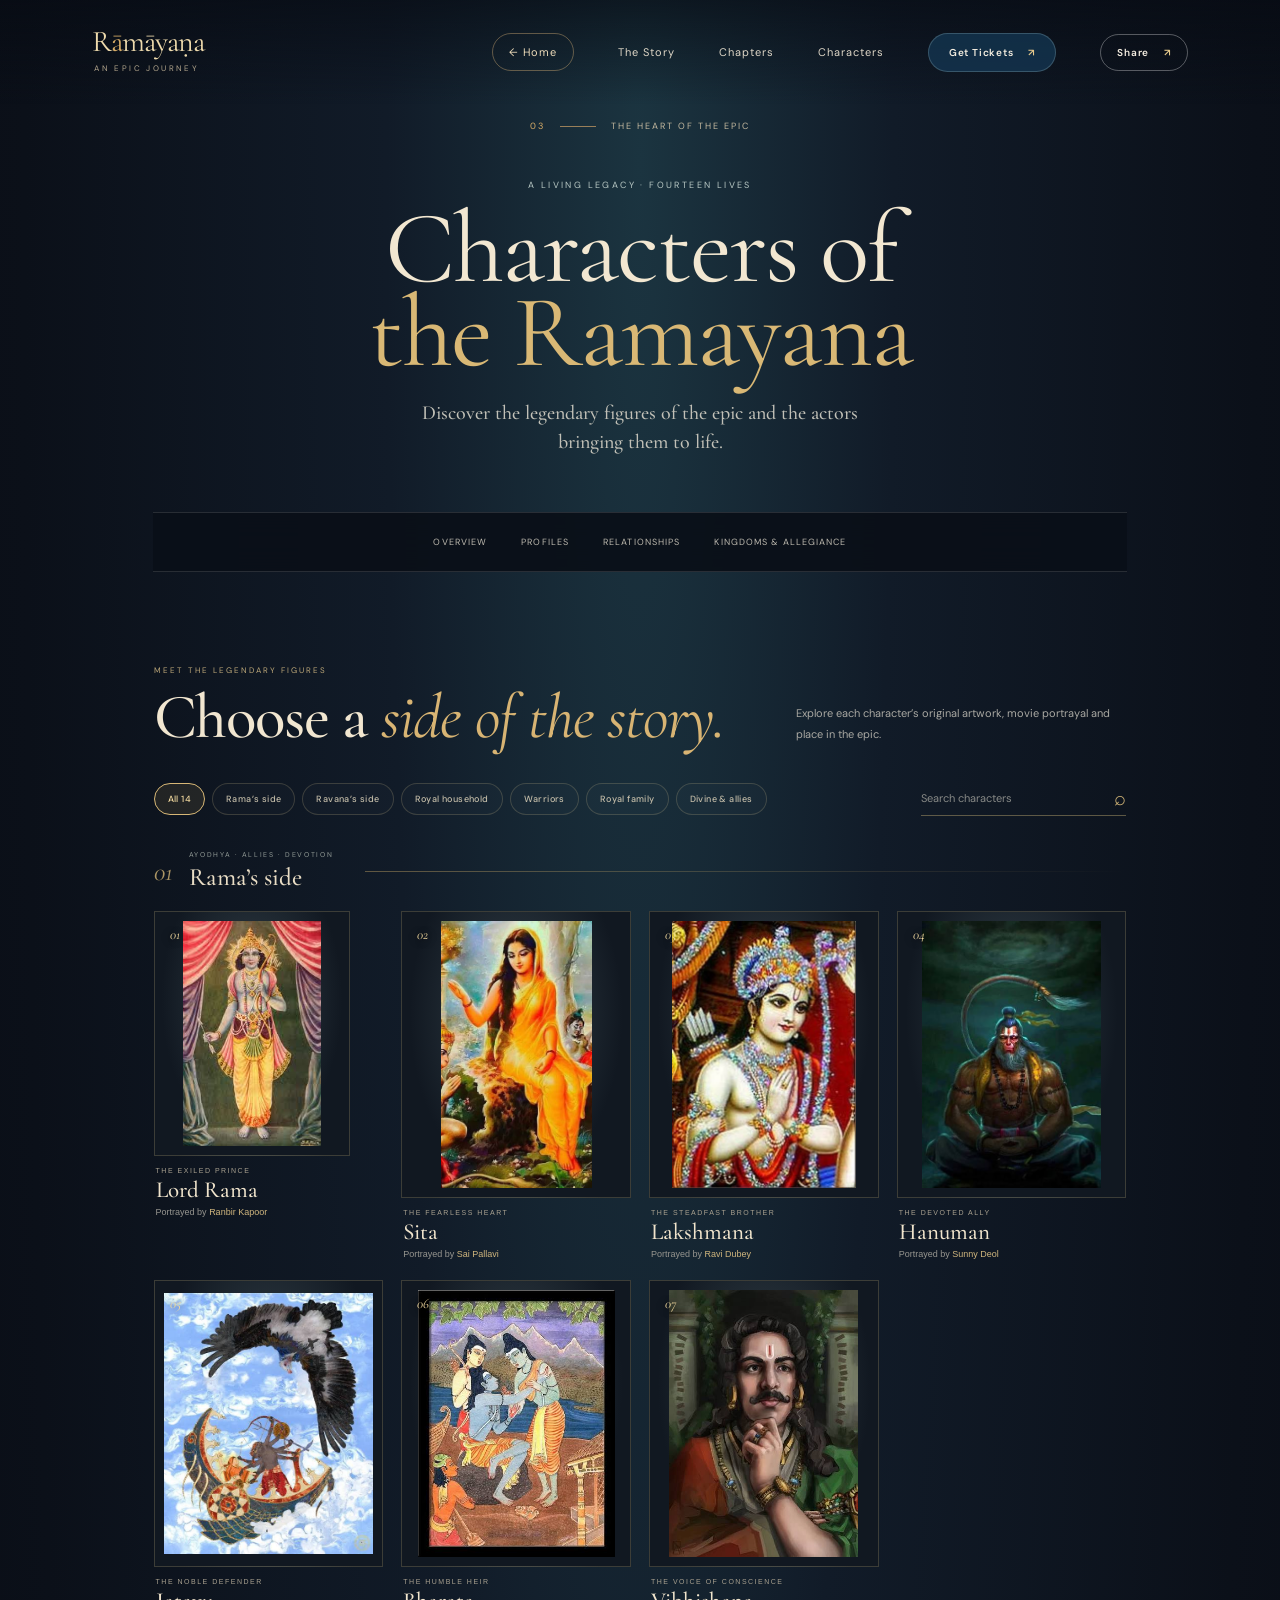
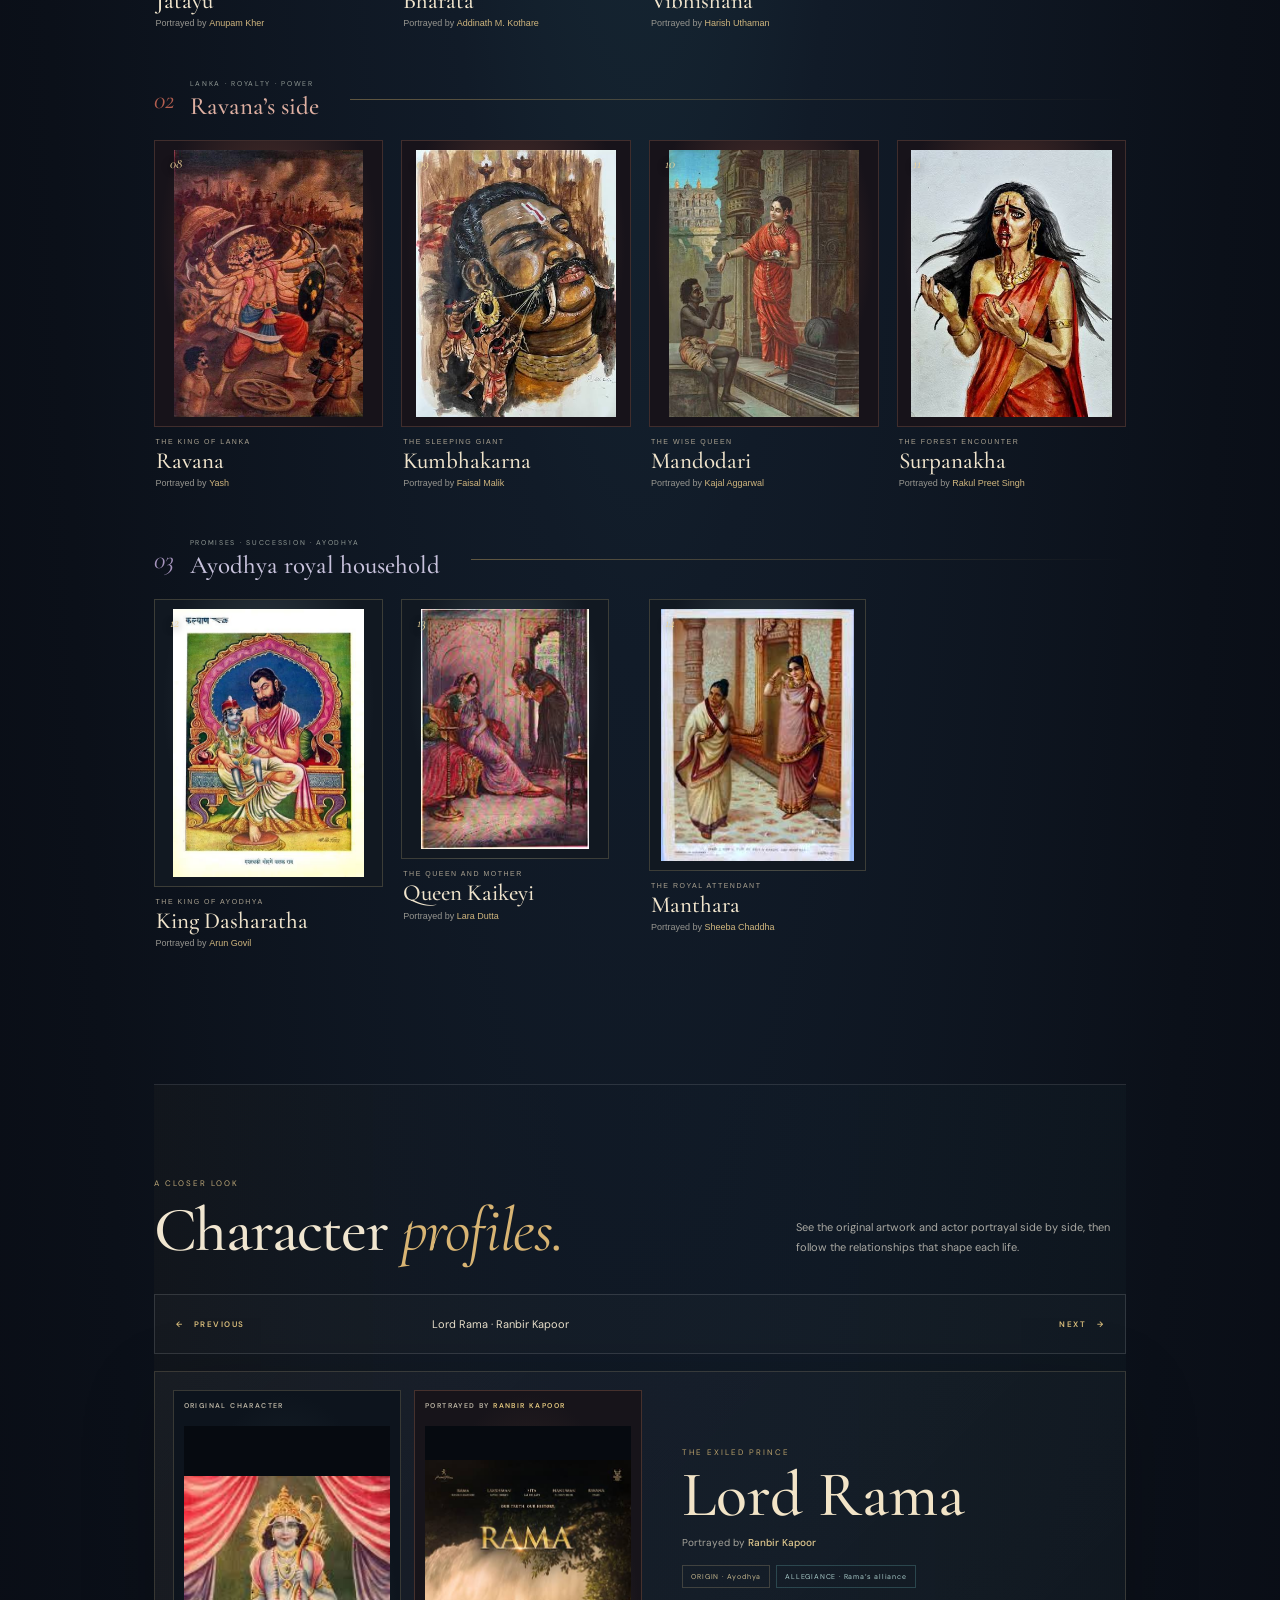
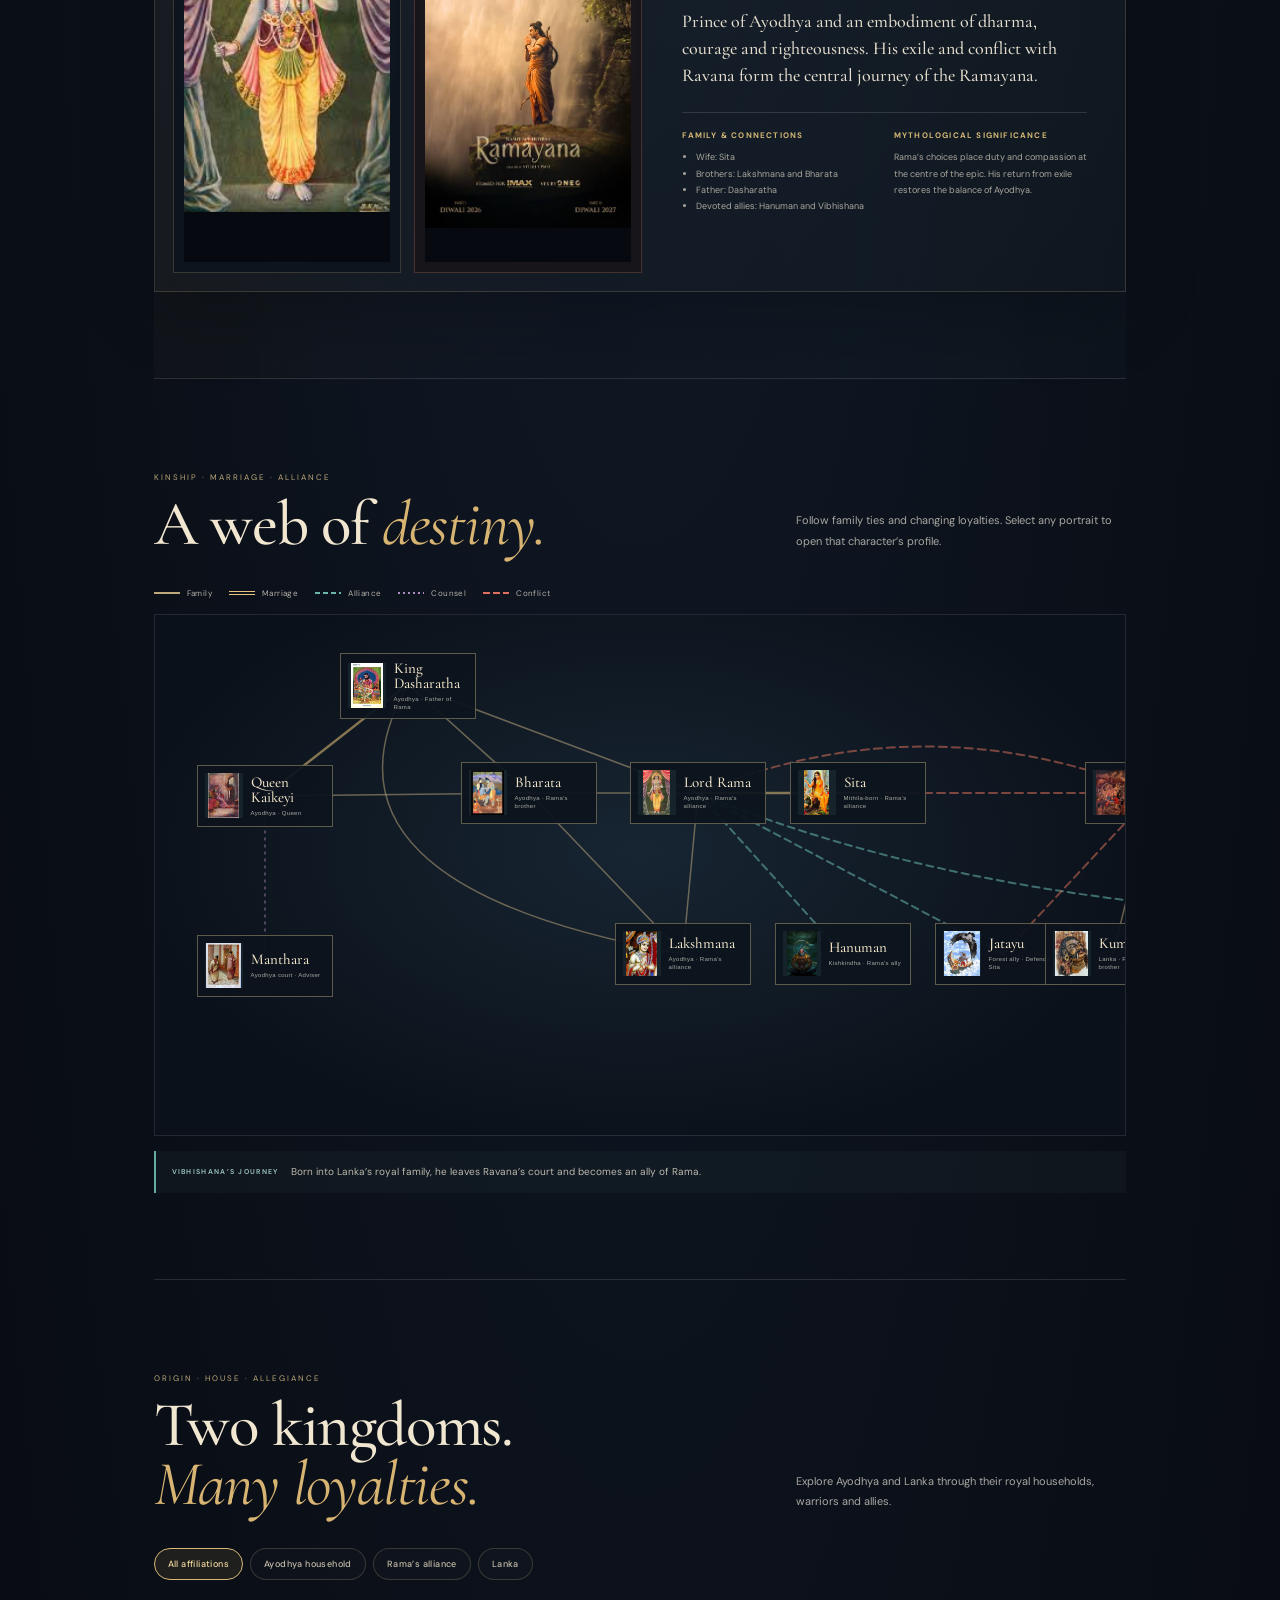
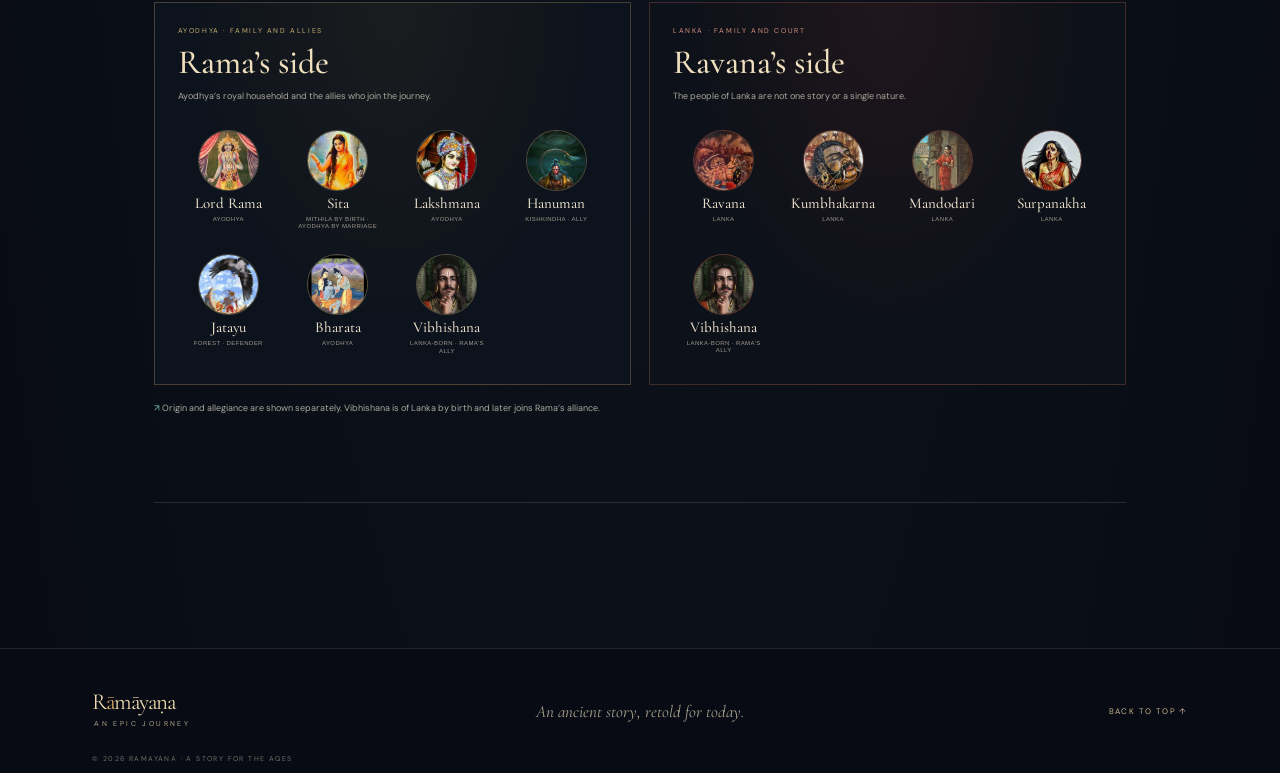
==== commit 4a59958b: "Remove character comparison subsection" ====
--- a/characters.html
+++ b/characters.html
@@ -40,7 +40,6 @@
         <a href="#character-profiles">Profiles</a>
         <a href="#relationship-explorer">Relationships</a>
         <a href="#kingdom-explorer">Kingdoms &amp; allegiance</a>
-        <a href="#character-comparison">Original vs portrayal</a>
       </nav>
 
       <section class="character-subsection" id="character-overview" aria-labelledby="overview-title">
@@ -106,7 +105,6 @@
             <div class="profile-badges"><span id="profileOrigin"></span><span id="profileAllegiance"></span></div>
             <p class="profile-description" id="profileDescription"></p>
             <div class="profile-facts"><div><h5>Family &amp; connections</h5><ul id="profileRelationships"></ul></div><div><h5>Mythological significance</h5><p id="profileSignificance"></p></div></div>
-            <button type="button" class="text-link profile-compare-link" id="compareThisCharacter">Compare original &amp; portrayal <span>↘</span></button>
           </div>
         </article>
       </section>
@@ -140,18 +138,6 @@
         <p class="kingdom-footnote">Origin and allegiance are shown separately. Vibhishana is of Lanka by birth and later joins Rama’s alliance.</p>
       </section>
 
-      <section class="character-subsection comparison-subsection" id="character-comparison" aria-labelledby="comparison-title">
-        <div class="character-section-heading">
-          <div><p class="eyebrow">ARTWORK ↔ ACTOR PORTRAYAL</p><h3 id="comparison-title">One legend,<br><em>two interpretations.</em></h3></div>
-          <p>Compare the supplied original character artwork with the supplied movie portrayal.</p>
-        </div>
-        <div class="comparison-controls"><button type="button" id="previousComparison" aria-label="Previous comparison">←</button><label><span class="sr-only">Choose a character to compare</span><select id="comparisonSelect"></select></label><button type="button" id="nextComparison" aria-label="Next comparison">→</button></div>
-        <div class="comparison-pair" id="comparisonPair">
-          <figure class="comparison-image original-frame"><figcaption>ORIGINAL CHARACTER</figcaption><button type="button" class="image-zoom" data-zoom-image="comparisonOriginal"><img id="comparisonOriginal" alt=""></button><p id="comparisonOriginalCaption"></p></figure>
-          <div class="comparison-divider" aria-hidden="true">VS</div>
-          <figure class="comparison-image portrayal-frame"><figcaption>PORTRAYED BY <span id="comparisonActorLabel"></span></figcaption><button type="button" class="image-zoom" data-zoom-image="comparisonActor"><img id="comparisonActor" alt=""></button><p id="comparisonActorCaption"></p><small class="portrayal-note" id="comparisonPortrayalNote" hidden></small></figure>
-        </div>
-      </section>
     </section>
 
 
--- a/styles.css
+++ b/styles.css
@@ -15,3 +15,5 @@
 .hero-copy.hero-title-card{top:57%}@media(max-width:620px){.hero-copy.hero-title-card{top:56%}}
 .hero:after{display:none}
 .site-header{border-bottom:0}
+
+.landing-footer .footer-links{justify-self:end;display:flex;align-items:center;gap:16px;font-size:8px;letter-spacing:1px;color:#c7b58e}.landing-footer .footer-links a:hover{color:var(--gold-light)}.landing-footer .footer-links .back-top{white-space:nowrap}.landing-footer>p span{display:inline-block;margin-top:8px;font:8px var(--sans);letter-spacing:1.5px;color:#c7b58e}@media(max-width:850px){.landing-footer .footer-links{gap:11px;font-size:7px}}@media(max-width:620px){.landing-footer .footer-links{grid-column:1/-1;grid-row:3;justify-content:flex-start;flex-wrap:wrap;gap:16px;padding-bottom:4px}}
--- a/characters.css
+++ b/characters.css
@@ -4,18 +4,18 @@
 .character-masthead{max-width:1100px;margin:0 auto 55px;text-align:center}.character-masthead .section-kicker{justify-content:center}.character-masthead>.eyebrow{margin:47px 0 16px;color:#b8c8c4}.character-masthead h2{font-size:clamp(56px,8vw,108px)!important;line-height:.82!important;letter-spacing:-2px!important;margin:0!important;color:#f2e7d1}.character-masthead h2 em{font-style:normal;color:#d9b875}.character-intro{max-width:480px;margin:24px auto 0;color:#c1c0b7;font:500 20px/1.45 var(--serif)}
 .character-subnav{position:sticky;top:0;z-index:4;display:flex;justify-content:center;gap:4px;margin:0 -1px;padding:12px 0;border-top:1px solid #ffffff20;border-bottom:1px solid #ffffff20;background:#0a1018ee;backdrop-filter:blur(14px);overflow-x:auto;scrollbar-width:thin}.character-subnav a{flex:0 0 auto;padding:11px 15px;color:#bdb9ae;font-size:9px;letter-spacing:1.1px;text-transform:uppercase;transition:color .2s,background .2s}.character-subnav a:hover,.character-subnav a:focus-visible{color:#f0d494;background:#ffffff09;outline:none}
 .character-subsection{padding:93px 0 86px;border-bottom:1px solid #ffffff1e;scroll-margin-top:72px}.character-section-heading{display:flex;align-items:end;justify-content:space-between;gap:30px;margin:0 0 34px}.character-section-heading .eyebrow{margin:0 0 13px;color:#bca778;font-size:8px;letter-spacing:2px}.character-section-heading h3{margin:0;color:#f1e6d0;font:500 clamp(39px,5vw,63px)/.94 var(--serif);letter-spacing:-1.2px}.character-section-heading h3 em{color:#d8b473;font-weight:400}.character-section-heading>p{max-width:330px;margin:0 0 3px;color:#a9a8a2;font-size:11px;line-height:1.85}
-.character-toolbar{display:flex;justify-content:space-between;align-items:center;gap:20px;margin:0 0 34px}.character-filters{display:flex;flex-wrap:wrap;gap:7px}.character-filters button,.kingdom-tabs button{border:1px solid #d5c08d36;border-radius:999px;padding:9px 13px;background:#ffffff04;color:#c4bda9;font:500 9px var(--sans);letter-spacing:.4px;cursor:pointer;transition:all .2s}.character-filters button:hover,.character-filters button.is-active,.kingdom-tabs button:hover,.kingdom-tabs button.is-active{border-color:#d7b776;background:#d1a75a1b;color:#f2d99f}.character-search{display:flex;align-items:center;gap:6px;width:205px;flex:0 0 205px;border-bottom:1px solid #ad9b6b80}.character-search input,.profile-navigation select,.comparison-controls select{width:100%;border:0;outline:none;background:transparent;color:#e7dec9;font:11px var(--sans);padding:10px 0}.character-search input::placeholder{color:#888a87}.character-search span{font-size:20px;color:#d6b879}
+.character-toolbar{display:flex;justify-content:space-between;align-items:center;gap:20px;margin:0 0 34px}.character-filters{display:flex;flex-wrap:wrap;gap:7px}.character-filters button,.kingdom-tabs button{border:1px solid #d5c08d36;border-radius:999px;padding:9px 13px;background:#ffffff04;color:#c4bda9;font:500 9px var(--sans);letter-spacing:.4px;cursor:pointer;transition:all .2s}.character-filters button:hover,.character-filters button.is-active,.kingdom-tabs button:hover,.kingdom-tabs button.is-active{border-color:#d7b776;background:#d1a75a1b;color:#f2d99f}.character-search{display:flex;align-items:center;gap:6px;width:205px;flex:0 0 205px;border-bottom:1px solid #ad9b6b80}.character-search input,.profile-navigation select{width:100%;border:0;outline:none;background:transparent;color:#e7dec9;font:11px var(--sans);padding:10px 0}.character-search input::placeholder{color:#888a87}.character-search span{font-size:20px;color:#d6b879}
 .character-category{margin:0 0 48px}.category-heading{display:flex;align-items:center;gap:16px;margin-bottom:19px}.category-heading>span{color:#ad9665;font:italic 26px var(--serif)}.category-heading .eyebrow{margin:0 0 3px;color:#929b96;font-size:7px;letter-spacing:1.7px}.category-heading h4{margin:0;color:#e9ddc5;font:500 25px var(--serif)}.category-heading>i{height:1px;flex:1;margin-left:15px;background:linear-gradient(90deg,#d0ad676b,transparent)}.category-lanka h4{color:#dfb0a2}.category-lanka>span{color:#b35e4f}.category-household h4{color:#c8c2dc}.category-household>span{color:#a694bd}
 .character-grid{display:grid;grid-template-columns:repeat(4,minmax(0,1fr));gap:18px}.character-card{display:flex;flex-direction:column;gap:11px;width:100%;padding:0;border:0;background:transparent;text-align:left;color:inherit;cursor:pointer;min-width:0}.character-card-image{display:block;position:relative;aspect-ratio:4/5;overflow:hidden;border:1px solid #e0c88d35;background:radial-gradient(ellipse at 50% 36%,#344149,#111821 66%);padding:9px;transition:border-color .25s,box-shadow .25s,transform .25s}.character-card-lanka .character-card-image{background:radial-gradient(ellipse at 50% 36%,#59362f,#17131a 68%);border-color:#d28b6e38}.character-card-image img{display:block;width:100%;height:100%;object-fit:contain;transition:transform .45s}.character-card:hover .character-card-image,.character-card:focus-visible .character-card-image{border-color:#e2c077;box-shadow:0 0 24px #d7ac6729;transform:translateY(-3px)}.character-card-lanka:hover .character-card-image{border-color:#d8876c;box-shadow:0 0 24px #b8503b30}.character-card:hover img{transform:scale(1.035)}.character-card:focus-visible{outline:2px solid #f2d99f;outline-offset:4px}.character-card-index{position:absolute;top:14px;left:15px;color:#f0d89e;font:italic 14px var(--serif);text-shadow:0 1px 8px #000}.character-card-action{position:absolute;bottom:10px;right:11px;padding:7px 9px;background:#080d15c9;color:#ebd39e;font:600 7px var(--sans);letter-spacing:1.3px;opacity:0;transform:translateY(4px);transition:opacity .2s,transform .2s}.character-card:hover .character-card-action,.character-card:focus-visible .character-card-action{opacity:1;transform:translateY(0)}.character-card-copy{display:flex;flex-direction:column;gap:4px;padding:0 2px}.character-card-epithet{color:#a8a08f;font-size:7px;letter-spacing:1.5px;text-transform:uppercase}.character-card-copy strong{color:#f0e4cc;font:500 23px/1.05 var(--serif)}.character-card-actor{color:#96958f;font-size:9px;line-height:1.5}.character-card-actor b{color:#d0b67e;font-weight:500}.character-empty{padding:30px 0;color:#aaa;font:italic 18px var(--serif)}
-.profile-subsection{background:linear-gradient(90deg,#d7ac6707,transparent 45%,#53a9b407)}.profile-navigation{display:flex;align-items:center;justify-content:space-between;gap:18px;margin:0 0 17px;padding:12px 15px;border:1px solid #ffffff21;background:#ffffff04}.profile-navigation label{width:min(440px,55%)}.profile-navigation select,.comparison-controls select{appearance:none;cursor:pointer}.profile-navigation option,.comparison-controls option{background:#111821;color:#f2e8d1}.profile-arrow{border:0;background:transparent;color:#d9bd7b;font:600 8px var(--sans);letter-spacing:1.5px;cursor:pointer}.profile-arrow span{padding:0 7px}.character-profile-card{display:grid;grid-template-columns:minmax(0,1.05fr) minmax(300px,.95fr);gap:40px;padding:18px;border:1px solid #d7c18e2e;background:linear-gradient(135deg,#ffffff08,#ffffff02);box-shadow:0 20px 70px #0003}.profile-visuals{display:grid;grid-template-columns:1fr 1fr;gap:13px;min-width:0}.profile-image-frame,.comparison-image{position:relative;min-width:0;margin:0;padding:10px;border:1px solid #d7c18e36;background:radial-gradient(ellipse at center,#26343b,#0d141d 70%)}.portrayal-frame{background:radial-gradient(ellipse at center,#49342d,#17141a 70%);border-color:#c57e6145}.profile-image-frame figcaption,.comparison-image figcaption{position:relative;z-index:1;min-height:25px;color:#b9b2a2;font:600 7px var(--sans);letter-spacing:1.4px}.profile-image-frame figcaption span,.comparison-image figcaption span{color:#e4c87f}.image-zoom{display:grid;place-items:center;position:relative;width:100%;height:clamp(260px,34vw,445px);padding:0;border:0;background:#060a10;cursor:zoom-in;overflow:hidden}.image-zoom img{display:block;width:100%;height:100%;object-fit:contain;transition:transform .35s}.image-zoom:hover img{transform:scale(1.025)}.image-zoom:after{content:"VIEW FULL IMAGE +";position:absolute;right:9px;bottom:9px;padding:7px;background:#060a10c9;color:#f0d49a;font:600 7px var(--sans);letter-spacing:1px;opacity:0;transition:opacity .2s}.image-zoom:hover:after,.image-zoom:focus-visible:after{opacity:1}.image-zoom:focus-visible{outline:2px solid #f2d99f;outline-offset:-2px}.image-missing{position:relative;background:#111820!important}.image-missing:after{content:"SUPPLIED IMAGE UNAVAILABLE";position:absolute;inset:0;display:grid;place-items:center;padding:14px;color:#b8aa88;font:600 8px/1.6 var(--sans);letter-spacing:1px;text-align:center}.image-missing img{opacity:0}
+.profile-subsection{background:linear-gradient(90deg,#d7ac6707,transparent 45%,#53a9b407)}.profile-navigation{display:flex;align-items:center;justify-content:space-between;gap:18px;margin:0 0 17px;padding:12px 15px;border:1px solid #ffffff21;background:#ffffff04}.profile-navigation label{width:min(440px,55%)}.profile-navigation select{appearance:none;cursor:pointer}.profile-navigation option{background:#111821;color:#f2e8d1}.profile-arrow{border:0;background:transparent;color:#d9bd7b;font:600 8px var(--sans);letter-spacing:1.5px;cursor:pointer}.profile-arrow span{padding:0 7px}.character-profile-card{display:grid;grid-template-columns:minmax(0,1.05fr) minmax(300px,.95fr);gap:40px;padding:18px;border:1px solid #d7c18e2e;background:linear-gradient(135deg,#ffffff08,#ffffff02);box-shadow:0 20px 70px #0003}.profile-visuals{display:grid;grid-template-columns:1fr 1fr;gap:13px;min-width:0}.profile-image-frame{position:relative;min-width:0;margin:0;padding:10px;border:1px solid #d7c18e36;background:radial-gradient(ellipse at center,#26343b,#0d141d 70%)}.portrayal-frame{background:radial-gradient(ellipse at center,#49342d,#17141a 70%);border-color:#c57e6145}.profile-image-frame figcaption{position:relative;z-index:1;min-height:25px;color:#b9b2a2;font:600 7px var(--sans);letter-spacing:1.4px}.profile-image-frame figcaption span{color:#e4c87f}.image-zoom{display:grid;place-items:center;position:relative;width:100%;height:clamp(260px,34vw,445px);padding:0;border:0;background:#060a10;cursor:zoom-in;overflow:hidden}.image-zoom img{display:block;width:100%;height:100%;object-fit:contain;opacity:1;filter:blur(0);transition:transform .35s,opacity .32s ease,filter .32s ease}.image-zoom img.is-changing{opacity:.18;filter:blur(2px) saturate(.82)}.image-zoom:hover img{transform:scale(1.025)}.image-zoom:after{content:"VIEW FULL IMAGE +";position:absolute;right:9px;bottom:9px;padding:7px;background:#060a10c9;color:#f0d49a;font:600 7px var(--sans);letter-spacing:1px;opacity:0;transition:opacity .2s}.image-zoom:hover:after,.image-zoom:focus-visible:after{opacity:1}.image-zoom:focus-visible{outline:2px solid #f2d99f;outline-offset:-2px}.image-missing{position:relative;background:#111820!important}.image-missing:after{content:"SUPPLIED IMAGE UNAVAILABLE";position:absolute;inset:0;display:grid;place-items:center;padding:14px;color:#b8aa88;font:600 8px/1.6 var(--sans);letter-spacing:1px;text-align:center}.image-missing img{opacity:0}
 .profile-copy{align-self:center;padding:18px 20px 20px 0}.profile-copy>.eyebrow{margin:0 0 10px;color:#b9a06a;font-size:8px;letter-spacing:2px}.profile-copy h4{margin:0;color:#f2e4c7;font:500 clamp(43px,5vw,66px)/.88 var(--serif)}.profile-actor-line{margin:13px 0 16px;color:#a6a49b;font-size:10px}.profile-actor-line strong{color:#e1c98f;font-weight:500}.profile-badges{display:flex;flex-wrap:wrap;gap:6px;margin:0 0 20px}.profile-badges span{padding:6px 8px;border:1px solid #d7c18e39;color:#c7b98f;font-size:7px;letter-spacing:.8px}.profile-badges span+span{border-color:#5da5a64f;color:#a9ccca}.profile-description{color:#e5dece;font:500 18px/1.5 var(--serif)}.profile-facts{display:grid;grid-template-columns:1fr 1fr;gap:18px;margin-top:23px;padding-top:17px;border-top:1px solid #ffffff20}.profile-facts h5{margin:0 0 9px;color:#d4b875;font-size:8px;letter-spacing:1.2px;text-transform:uppercase}.profile-facts ul{margin:0;padding-left:14px;color:#aaa79d;font-size:9px;line-height:1.8}.profile-facts p{margin:0;color:#aaa79d;font-size:9px;line-height:1.8}.profile-compare-link{margin-top:19px;background:transparent;border:0;cursor:pointer;font-family:var(--sans)}
-.relationship-subsection{overflow:hidden}.relationship-legend{display:flex;flex-wrap:wrap;gap:17px;margin:0 0 16px;color:#b3b0a7;font-size:8px;letter-spacing:.4px}.relationship-legend span{display:flex;align-items:center;gap:7px}.relationship-legend i{display:inline-block;width:26px;height:2px;background:#bca878}.relationship-legend .legend-marriage{height:4px;border-top:1px solid #e6c47c;border-bottom:1px solid #e6c47c;background:none}.relationship-legend .legend-alliance{background:repeating-linear-gradient(90deg,#69b8ad 0 5px,transparent 5px 8px)}.relationship-legend .legend-advisory{background:repeating-linear-gradient(90deg,#ad8dc0 0 2px,transparent 2px 5px)}.relationship-legend .legend-conflict{background:repeating-linear-gradient(90deg,#db715c 0 7px,transparent 7px 10px)}.relationship-scroll{overflow:auto;border:1px solid #ffffff1a;background:radial-gradient(ellipse at 50% 45%,#172532,#0b111a 74%);scrollbar-color:#866d46 #111821;scrollbar-width:thin}.relationship-canvas{position:relative;width:1240px;height:520px;margin:auto}.relationship-lines{position:absolute;inset:0;width:100%;height:100%;overflow:visible}.relationship-edge{stroke:#b4a078;stroke-width:1.5;opacity:.55}.edge-marriage{stroke:#e4c27a;stroke-width:2.3}.edge-alliance{stroke:#68b9b0;stroke-dasharray:7 5;stroke-width:2}.edge-advisory{stroke:#aa88bd;stroke-dasharray:2 5}.edge-conflict{stroke:#d46d58;stroke-dasharray:8 5;stroke-width:2}.relationship-node{position:absolute;display:flex;align-items:center;gap:8px;width:136px;min-height:62px;padding:7px;border:1px solid #d3bf8d69;background:#0c141deF;color:#f1e4c8;text-align:left;cursor:pointer;transition:border-color .2s,transform .2s,box-shadow .2s}.relationship-node img{flex:0 0 38px;width:38px;height:45px;object-fit:contain;background:#17232b}.relationship-node span{display:flex;min-width:0;flex-direction:column;gap:4px}.relationship-node strong{font:500 15px/1 var(--serif)}.relationship-node small{color:#a9aaa2;font-size:6px;line-height:1.35;letter-spacing:.3px}.relationship-node:hover,.relationship-node:focus-visible{z-index:2;border-color:#f0d088;box-shadow:0 0 20px #d3a8553b;transform:translateY(-2px);outline:none}.relationship-node-vibhishana{border-color:#68b9b0}.relationship-note{display:flex;align-items:center;gap:12px;margin:15px 0 0;padding:13px 16px;border-left:2px solid #65aaa3;background:#70aca60b;color:#bbb8ad;font-size:10px;line-height:1.6}.relationship-note span{flex:0 0 auto;color:#9dc8c1;font:600 7px var(--sans);letter-spacing:1.3px}
+.relationship-subsection{overflow:hidden}.relationship-legend{display:flex;flex-wrap:wrap;gap:17px;margin:0 0 16px;color:#b3b0a7;font-size:8px;letter-spacing:.4px}.relationship-legend span{display:flex;align-items:center;gap:7px}.relationship-legend i{display:inline-block;width:26px;height:2px;background:#bca878}.relationship-legend .legend-marriage{height:4px;border-top:1px solid #e6c47c;border-bottom:1px solid #e6c47c;background:none}.relationship-legend .legend-alliance{background:repeating-linear-gradient(90deg,#69b8ad 0 5px,transparent 5px 8px)}.relationship-legend .legend-advisory{background:repeating-linear-gradient(90deg,#ad8dc0 0 2px,transparent 2px 5px)}.relationship-legend .legend-conflict{background:repeating-linear-gradient(90deg,#db715c 0 7px,transparent 7px 10px)}.relationship-scroll{overflow:auto;border:1px solid #ffffff1a;background:radial-gradient(ellipse at 50% 45%,#172532,#0b111a 74%);scrollbar-color:#866d46 #111821;scrollbar-width:thin}.relationship-canvas{position:relative;width:1240px;height:520px;margin:auto}.relationship-lines{position:absolute;inset:0;width:100%;height:100%;overflow:visible}.relationship-edge{fill:none;stroke:#b4a078;stroke-width:1.5;stroke-linecap:round;opacity:.55}.edge-marriage{stroke:#e4c27a;stroke-width:2.3}.edge-alliance{stroke:#68b9b0;stroke-dasharray:7 5;stroke-width:2}.edge-advisory{stroke:#aa88bd;stroke-dasharray:2 5}.edge-conflict{stroke:#d46d58;stroke-dasharray:8 5;stroke-width:2}.relationship-node{position:absolute;display:flex;align-items:center;gap:8px;width:136px;min-height:62px;padding:7px;border:1px solid #d3bf8d69;background:#0c141deF;color:#f1e4c8;text-align:left;cursor:pointer;transition:border-color .2s,transform .2s,box-shadow .2s}.relationship-node img{flex:0 0 38px;width:38px;height:45px;object-fit:contain;background:#17232b}.relationship-node span{display:flex;min-width:0;flex-direction:column;gap:4px}.relationship-node strong{font:500 15px/1 var(--serif)}.relationship-node small{color:#a9aaa2;font-size:6px;line-height:1.35;letter-spacing:.3px}.relationship-node:hover,.relationship-node:focus-visible{z-index:2;border-color:#f0d088;box-shadow:0 0 20px #d3a8553b;transform:translateY(-2px);outline:none}.relationship-node-vibhishana{border-color:#68b9b0}.relationship-note{display:flex;align-items:center;gap:12px;margin:15px 0 0;padding:13px 16px;border-left:2px solid #65aaa3;background:#70aca60b;color:#bbb8ad;font-size:10px;line-height:1.6}.relationship-note span{flex:0 0 auto;color:#9dc8c1;font:600 7px var(--sans);letter-spacing:1.3px}
 .kingdom-tabs{display:flex;flex-wrap:wrap;gap:7px;margin:0 0 22px}.kingdom-panels{display:grid;grid-template-columns:repeat(2,minmax(0,1fr));gap:18px}.kingdom-identity{min-width:0;padding:23px;border:1px solid #d8b66c44;background:radial-gradient(ellipse at 50% 0,#b98d4014,transparent 60%),#0d131c}.kingdom-lanka{border-color:#bf6a554a;background:radial-gradient(ellipse at 50% 0,#a43e2b21,transparent 60%),#0d1119}.kingdom-alliance{border-color:#65b4ad4c;background:radial-gradient(ellipse at 50% 0,#31898220,transparent 60%),#0d131c}.kingdom-identity header .eyebrow{margin:0 0 7px;color:#c7ae72;font-size:7px;letter-spacing:1.6px}.kingdom-lanka header .eyebrow{color:#d38f7d}.kingdom-identity h4{margin:0;color:#efdfbd;font:500 34px var(--serif)}.kingdom-identity header>p:last-child{max-width:390px;margin:6px 0 20px;color:#a9a69c;font-size:9px;line-height:1.7}.kingdom-character-grid{display:grid;grid-template-columns:repeat(4,minmax(0,1fr));gap:13px 8px}.kingdom-character{display:flex;min-width:0;flex-direction:column;align-items:center;gap:5px;padding:5px;border:0;background:transparent;text-align:center;cursor:pointer}.kingdom-portrait{display:grid;place-items:center;width:61px;height:61px;overflow:hidden;border:1px solid #ddbd774f;border-radius:50%;background:#111923}.kingdom-lanka .kingdom-portrait{border-color:#d17f694f;background:#221616}.kingdom-character img{width:100%;height:100%;object-fit:contain}.kingdom-character strong{color:#e8ddc8;font:500 15px/1 var(--serif)}.kingdom-character small{min-height:15px;color:#9e9a8d;font-size:6px;line-height:1.3;letter-spacing:.4px}.kingdom-character:hover .kingdom-portrait,.kingdom-character:focus-visible .kingdom-portrait{border-color:#f0d28e;box-shadow:0 0 14px #deb86142}.kingdom-character:focus-visible{outline:1px solid #f0d28e;outline-offset:2px}.kingdom-footnote{margin:16px 0 0;color:#aaa99f;font-size:9px;line-height:1.7}.kingdom-footnote:before{content:"↗ ";color:#7bc0b5}
-.comparison-controls{display:flex;justify-content:center;align-items:center;gap:15px;margin:0 0 23px}.comparison-controls button{width:38px;height:38px;border:1px solid #d4b16d70;border-radius:50%;background:transparent;color:#ecd7a7;font-size:17px;cursor:pointer}.comparison-controls label{width:min(330px,60%);border-bottom:1px solid #d4b16d70}.comparison-controls button:hover{background:#d4b16d1b}.comparison-pair{position:relative;display:grid;grid-template-columns:1fr 1fr;gap:17px}.comparison-image{padding:12px}.comparison-image .image-zoom{height:clamp(300px,45vw,600px)}.comparison-image>p{margin:10px 0 0;color:#e8d9b6;font:500 21px var(--serif)}.comparison-divider{position:absolute;z-index:1;top:50%;left:50%;display:grid;place-items:center;width:38px;height:38px;border:1px solid #d9b87570;border-radius:50%;background:#0b1119;color:#e5c77f;font:italic 13px var(--serif);transform:translate(-50%,-50%)}
+
 .character-image-dialog{position:fixed;max-width:min(92vw,1100px);max-height:92vh;padding:22px;border:1px solid #d7b9768a;background:#0a1018;color:#f2e8d1;box-shadow:0 20px 100px #000c}.character-image-dialog::backdrop{background:#05070bbf;backdrop-filter:blur(5px)}.character-image-dialog>img{display:block;max-width:min(86vw,1000px);max-height:78vh;object-fit:contain}.character-image-dialog>p{margin:12px 0 0;color:#c5b58d;font:italic 16px var(--serif);text-align:center}.image-dialog-close{position:absolute;z-index:1;top:7px;right:7px;width:35px;height:35px;border:1px solid #ffffff55;border-radius:50%;background:#080b13;color:#f2e8d1;font-size:23px;cursor:pointer}
 .portrayal-note{display:block;margin:9px 0 0;color:#d6b779;font-size:8px;line-height:1.55;letter-spacing:.3px}.portrayal-note[hidden]{display:none}
 @media(max-width:980px){.character-grid{grid-template-columns:repeat(3,minmax(0,1fr))}.character-section-heading{align-items:start}.character-profile-card{grid-template-columns:1fr;gap:20px}.profile-copy{padding:10px 12px 20px}.profile-visuals .image-zoom{height:clamp(310px,50vw,520px)}.kingdom-character-grid{grid-template-columns:repeat(4,minmax(0,1fr))}}
-@media(max-width:680px){.characters{padding:90px 6% 100px}.character-masthead{margin-bottom:35px}.character-masthead>.eyebrow{margin-top:35px}.character-masthead h2{font-size:clamp(52px,13vw,78px)!important}.character-intro{font-size:18px}.character-subnav{justify-content:flex-start;margin:0 -6vw;padding:8px 5vw}.character-subnav a{padding:10px 12px;font-size:8px}.character-subsection{padding:67px 0 61px;scroll-margin-top:54px}.character-section-heading{display:block;margin-bottom:25px}.character-section-heading h3{font-size:43px}.character-section-heading>p{margin-top:15px}.character-toolbar{display:block}.character-filters{flex-wrap:nowrap;overflow:auto;padding-bottom:9px;scrollbar-width:thin}.character-filters button{flex:0 0 auto}.character-search{width:100%;margin-top:11px}.character-grid{grid-template-columns:repeat(2,minmax(0,1fr));gap:20px 12px}.character-card-copy strong{font-size:20px}.character-card-actor{font-size:8px}.category-heading{gap:10px}.category-heading h4{font-size:23px}.category-heading>i{margin-left:3px}.profile-navigation{gap:6px;padding:10px 7px}.profile-arrow span{display:none}.profile-navigation label{width:min(68%,330px)}.profile-visuals{grid-template-columns:1fr;gap:10px}.profile-visuals .image-zoom{height:clamp(320px,105vw,560px)}.profile-copy{padding:10px 6px 18px}.profile-copy h4{font-size:52px}.profile-description{font-size:17px}.profile-facts{grid-template-columns:1fr;gap:16px}.relationship-legend{gap:11px}.relationship-legend span{font-size:7px}.relationship-canvas{margin:0}.relationship-note{display:block}.relationship-note span{display:block;margin-bottom:5px}.kingdom-panels{grid-template-columns:1fr}.kingdom-identity{padding:17px}.kingdom-character-grid{grid-template-columns:repeat(4,minmax(0,1fr));gap:11px 5px}.kingdom-portrait{width:54px;height:54px}.kingdom-character strong{font-size:13px}.comparison-pair{grid-template-columns:1fr;gap:15px}.comparison-image .image-zoom{height:clamp(330px,105vw,560px)}.comparison-divider{top:50%;left:50%}.character-image-dialog{padding:13px}}
+@media(max-width:680px){.characters{padding:90px 6% 100px}.character-masthead{margin-bottom:35px}.character-masthead>.eyebrow{margin-top:35px}.character-masthead h2{font-size:clamp(52px,13vw,78px)!important}.character-intro{font-size:18px}.character-subnav{justify-content:flex-start;margin:0 -6vw;padding:8px 5vw}.character-subnav a{padding:10px 12px;font-size:8px}.character-subsection{padding:67px 0 61px;scroll-margin-top:54px}.character-section-heading{display:block;margin-bottom:25px}.character-section-heading h3{font-size:43px}.character-section-heading>p{margin-top:15px}.character-toolbar{display:block}.character-filters{flex-wrap:nowrap;overflow:auto;padding-bottom:9px;scrollbar-width:thin}.character-filters button{flex:0 0 auto}.character-search{width:100%;margin-top:11px}.character-grid{grid-template-columns:repeat(2,minmax(0,1fr));gap:20px 12px}.character-card-copy strong{font-size:20px}.character-card-actor{font-size:8px}.category-heading{gap:10px}.category-heading h4{font-size:23px}.category-heading>i{margin-left:3px}.profile-navigation{gap:6px;padding:10px 7px}.profile-arrow span{display:none}.profile-navigation label{width:min(68%,330px)}.profile-visuals{grid-template-columns:1fr;gap:10px}.profile-visuals .image-zoom{height:clamp(320px,105vw,560px)}.profile-copy{padding:10px 6px 18px}.profile-copy h4{font-size:52px}.profile-description{font-size:17px}.profile-facts{grid-template-columns:1fr;gap:16px}.relationship-legend{gap:11px}.relationship-legend span{font-size:7px}.relationship-canvas{margin:0}.relationship-note{display:block}.relationship-note span{display:block;margin-bottom:5px}.kingdom-panels{grid-template-columns:1fr}.kingdom-identity{padding:17px}.kingdom-character-grid{grid-template-columns:repeat(4,minmax(0,1fr));gap:11px 5px}.kingdom-portrait{width:54px;height:54px}.kingdom-character strong{font-size:13px}.character-image-dialog{padding:13px}}
 @media(prefers-reduced-motion:reduce){.character-card,.character-card-image,.character-card img,.character-card-action,.image-zoom img,.relationship-node,.character-subnav a{transition:none!important;scroll-behavior:auto}}
 
 .main-nav .home-nav-button{border:1px solid #d4af756b;border-radius:999px;padding:11px 16px;color:#eddbb9;letter-spacing:.8px}.main-nav .home-nav-button:hover{background:#d4af7517;color:var(--gold-light)}
